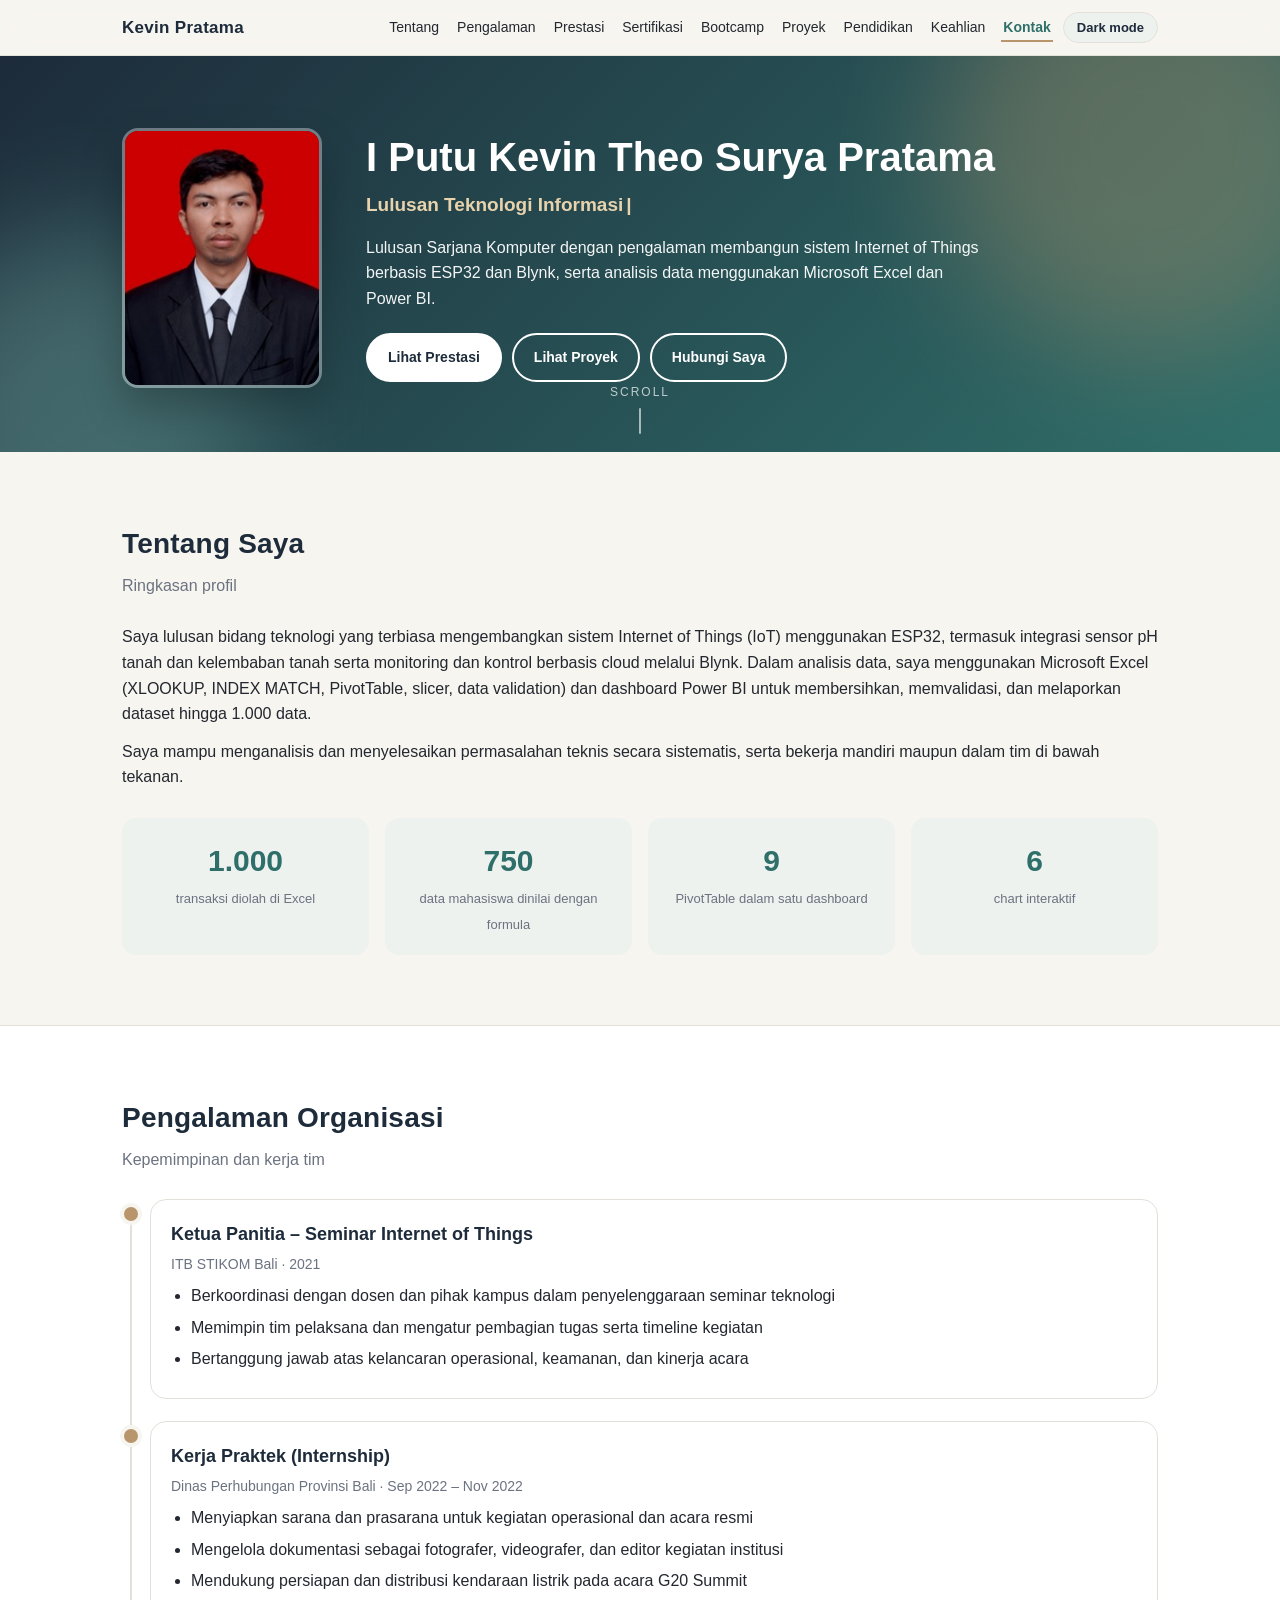
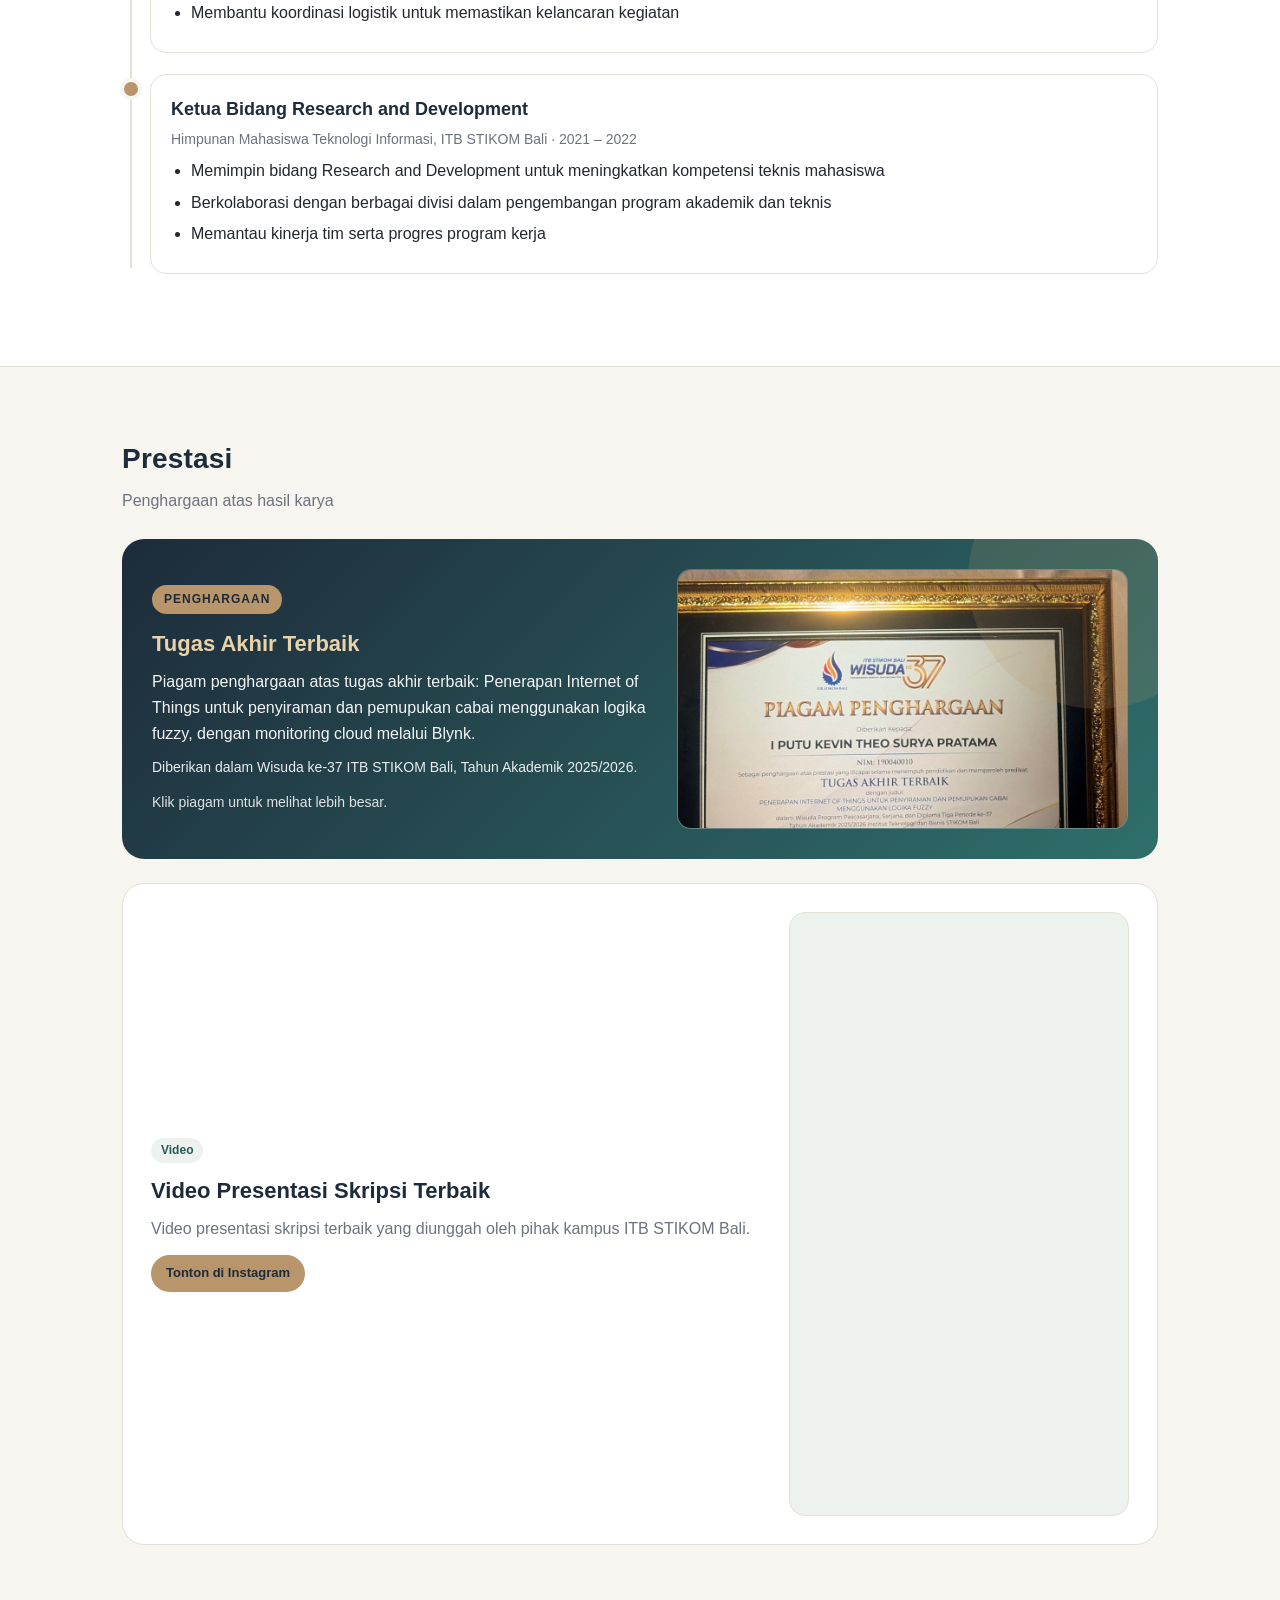
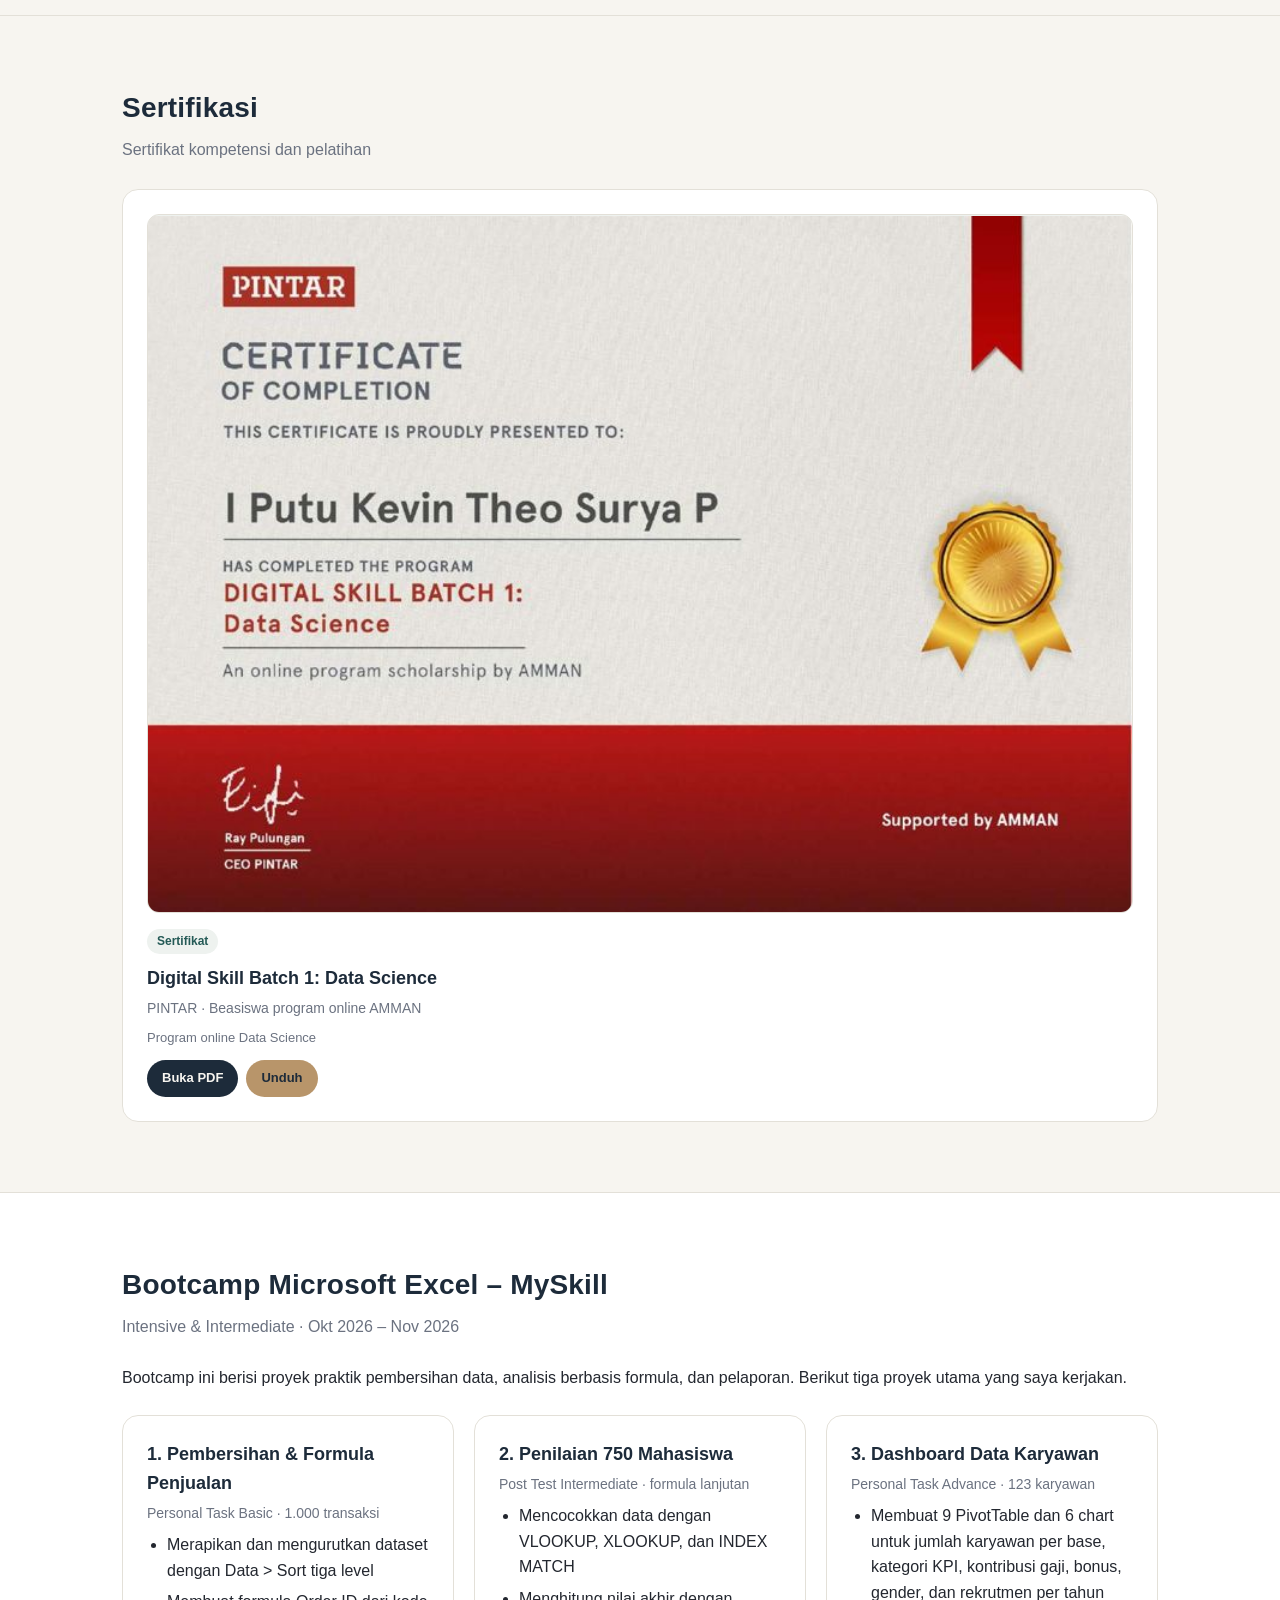
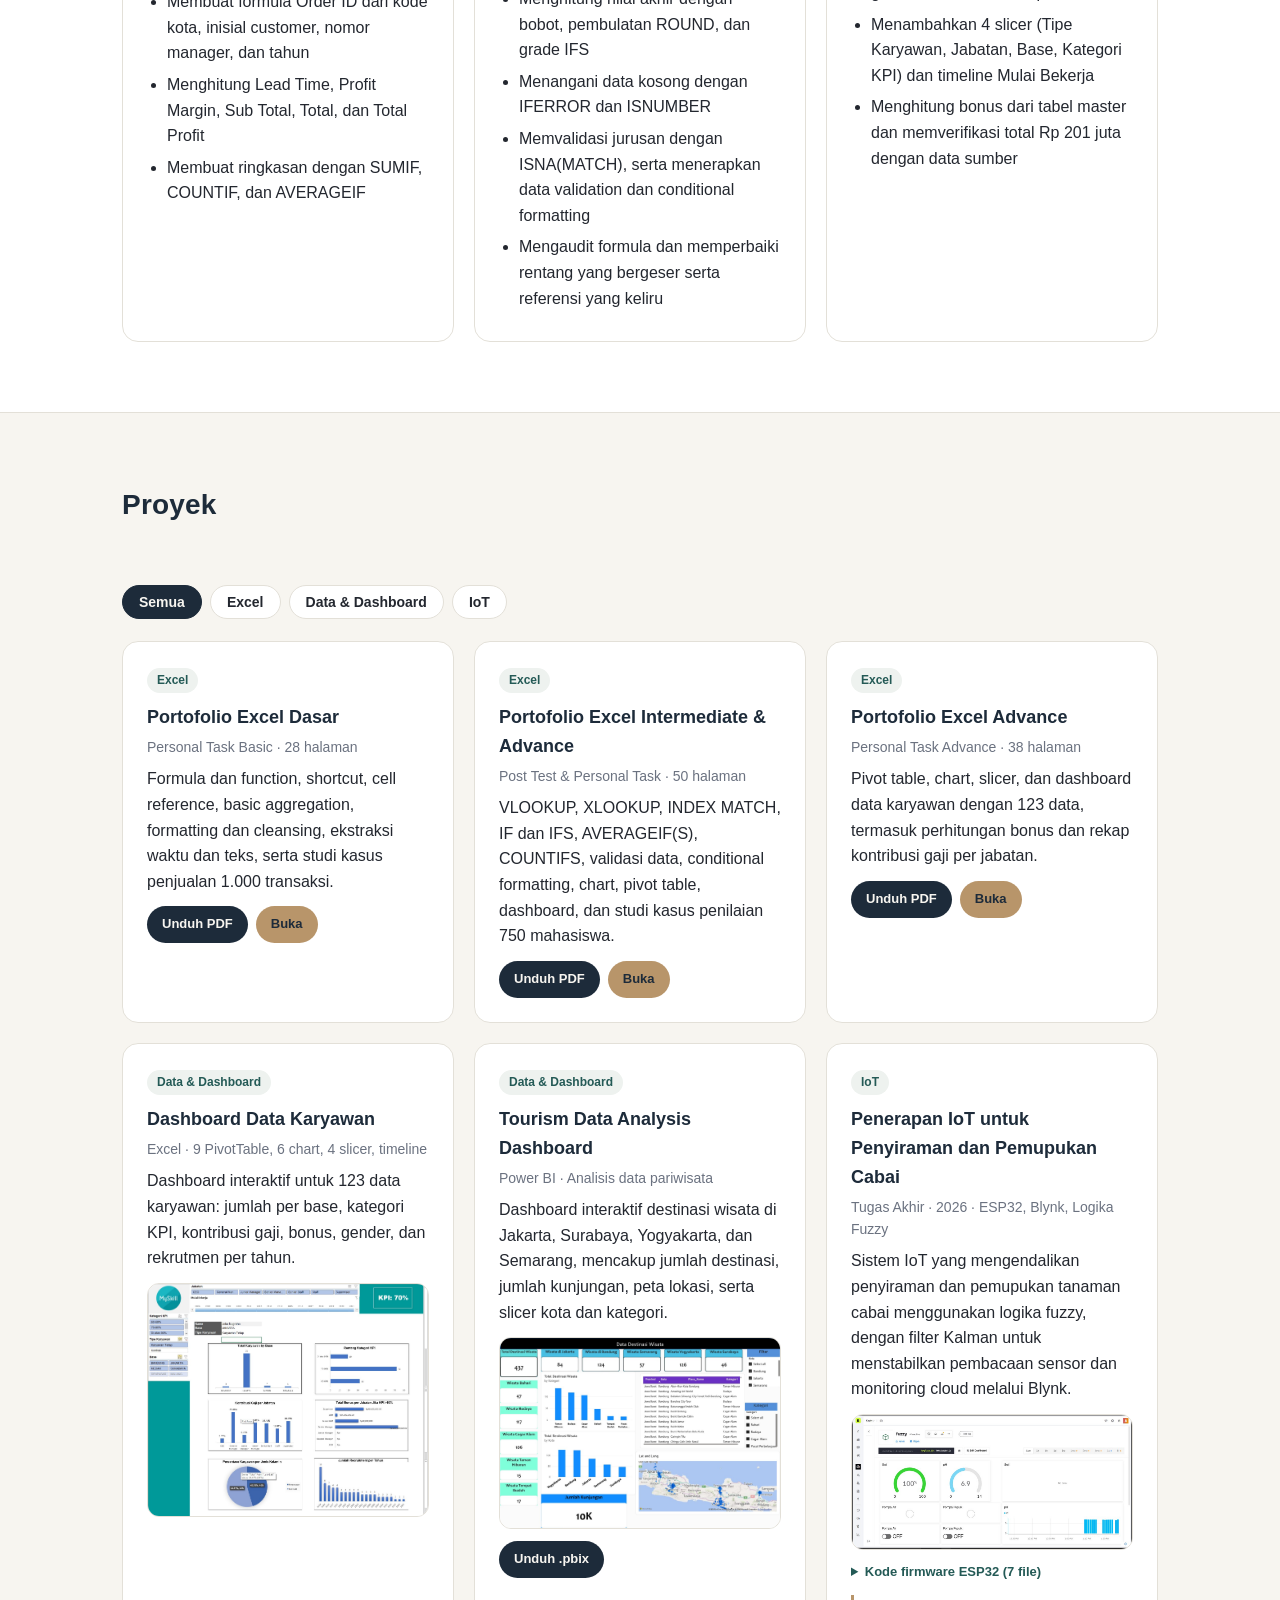
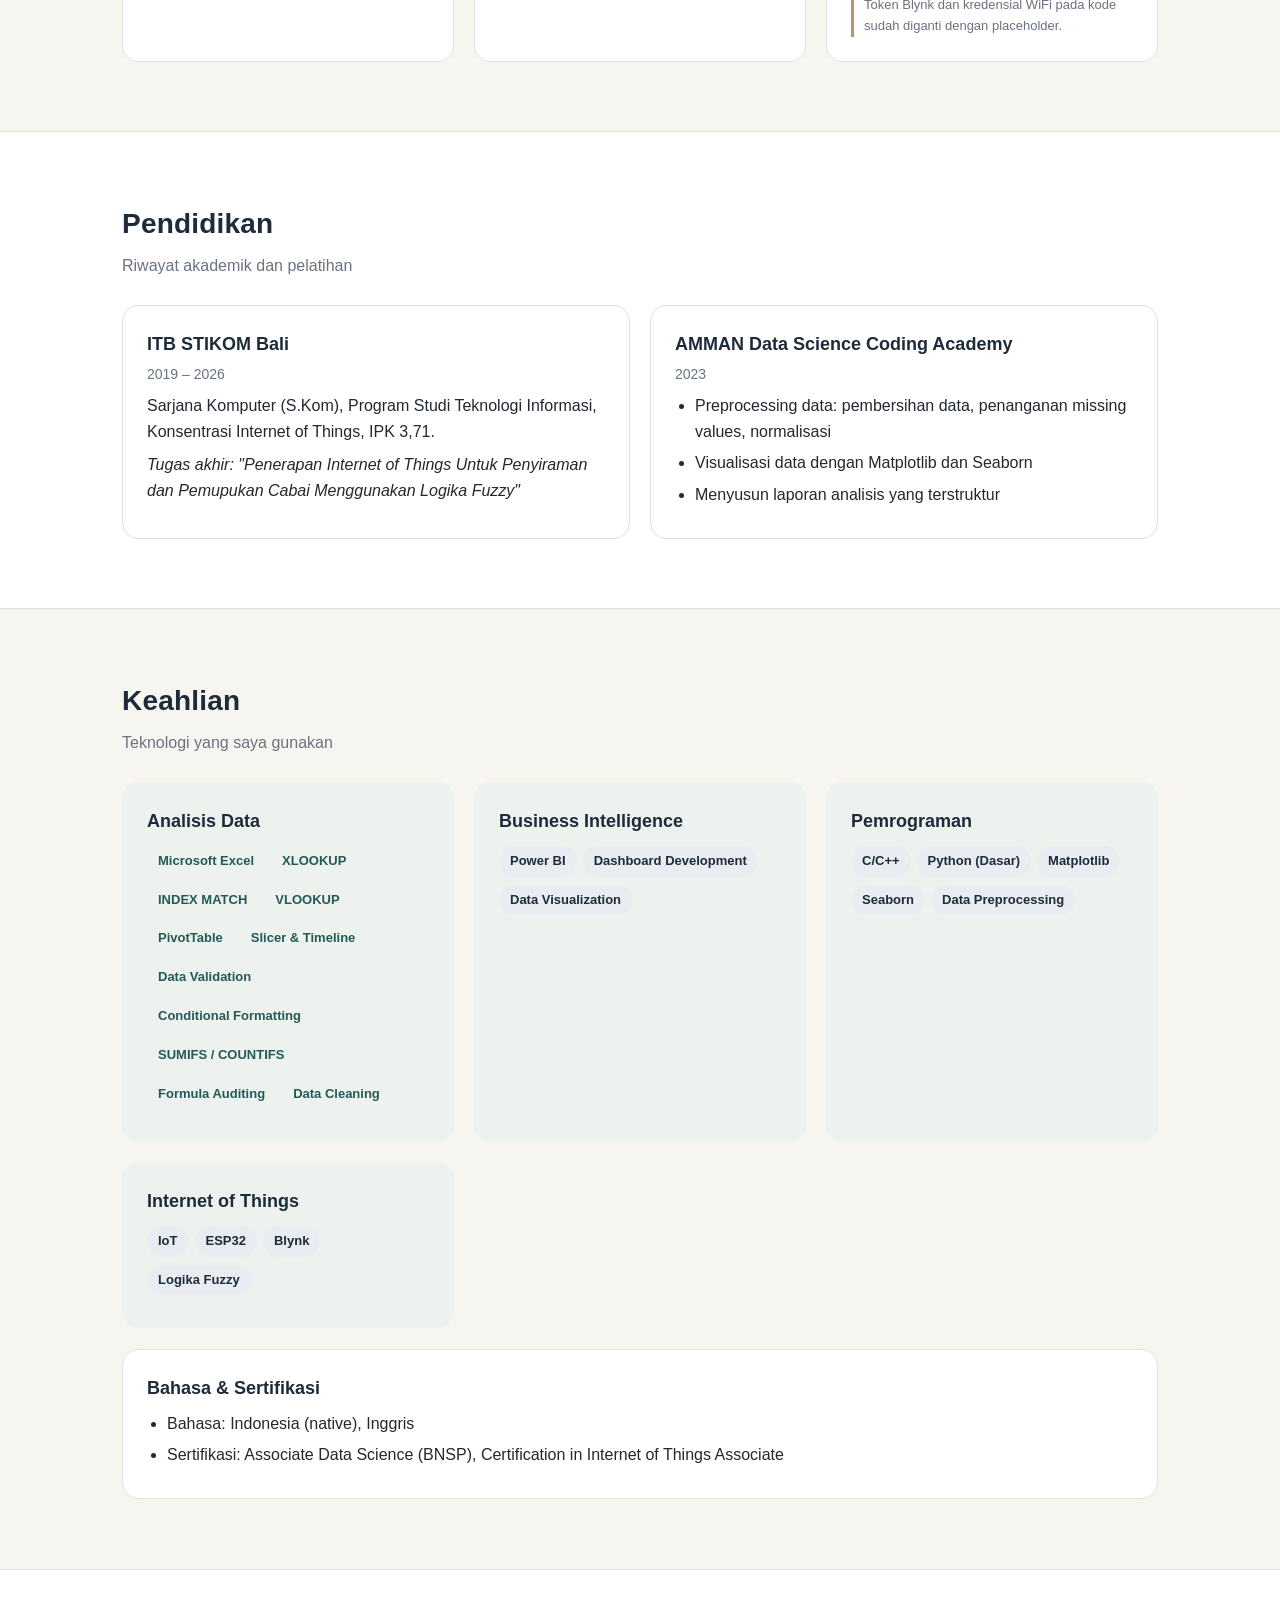
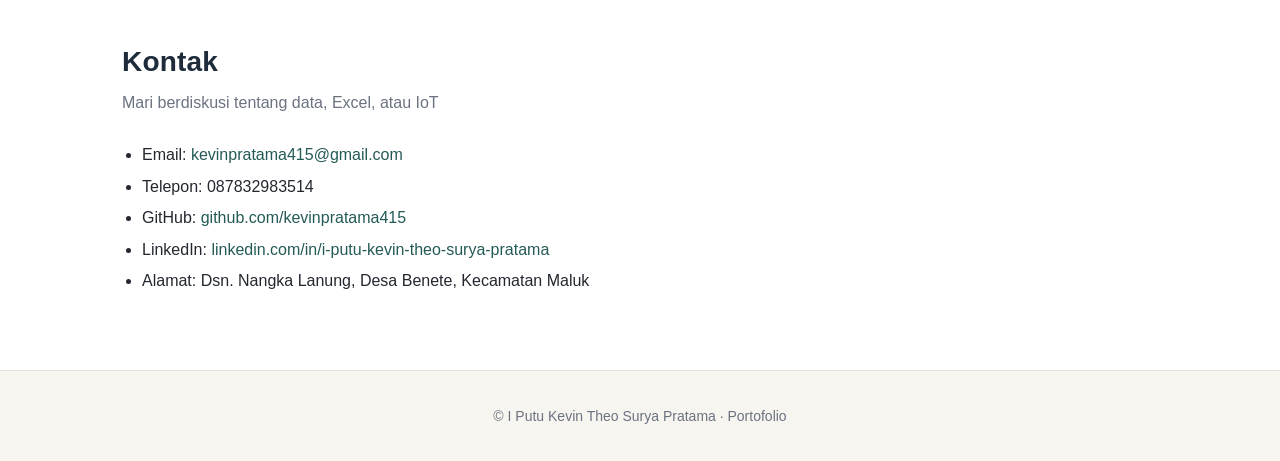
==== index.html @ 117a7a37 "Add files via upload" ====
<!DOCTYPE html>
<html lang="id">
<head>
<meta charset="UTF-8">
<meta name="viewport" content="width=device-width, initial-scale=1.0">
<title>I Putu Kevin Theo Surya Pratama | Portofolio</title>
<meta name="description" content="Portofolio I Putu Kevin Theo Surya Pratama: IoT, analisis data Excel, dashboard, prestasi, dan pengalaman bootcamp MySkill.">
<meta name="color-scheme" content="light dark">
<style>
  :root{
    --navy:#1d2b3a; --teal:#2f6f6a; --deep:#245a56; --gold:#b8956a; --gold-soft:#e8d3ac;
    --ink:#23272f; --grey:#6b7280; --light:#eef2ef; --line:#e3e0d8; --white:#ffffff; --bg:#f7f5f0;
    color-scheme:light;
  }
  [data-theme="dark"]{
    --navy:#e8dcc0; --teal:#7fb8ae; --deep:#8fc7bd; --gold:#c9a977; --gold-soft:#e8d3ac;
    --ink:#e7e4dc; --grey:#9aa3ad; --light:#1c2630; --line:#2a343e; --white:#161e26; --bg:#0f1419;
    color-scheme:dark;
  }
  *{box-sizing:border-box;margin:0;padding:0}
  html{scroll-behavior:smooth}
  body{font-family:Arial,Helvetica,sans-serif;color:var(--ink);background:var(--bg);line-height:1.6;font-size:16px;transition:background .3s,color .3s;overflow-x:hidden}
  a{color:var(--deep);text-decoration:none}
  a:hover{text-decoration:underline}
  img{max-width:100%;display:block}
  .wrap{max-width:1080px;margin:0 auto;padding:0 22px}
  h2{font-size:28px;color:var(--navy);margin-bottom:6px;letter-spacing:.2px}
  h3{font-size:18px;color:var(--navy);margin-bottom:4px}
  .lead{color:var(--grey);margin-bottom:26px}
  .meta{color:var(--grey);font-size:14px;margin-bottom:8px}
  ul.bul{padding-left:20px;margin-top:8px}
  ul.bul li{margin-bottom:6px}
  section{padding:70px 0;position:relative}
  section.alt{background:var(--white)}
  section + section{border-top:1px solid var(--line)}

  /* ----- progress bar ----- */
  #progress{position:fixed;top:0;left:0;height:3px;width:0;background:linear-gradient(90deg,var(--teal),var(--gold));z-index:50}

  /* ----- nav ----- */
  header.nav{position:sticky;top:0;z-index:40;background:color-mix(in srgb,var(--bg) 88%,transparent);backdrop-filter:blur(10px);border-bottom:1px solid var(--line)}
  .nav .wrap{display:flex;align-items:center;justify-content:space-between;gap:12px;padding-top:12px;padding-bottom:12px}
  .brand{font-weight:700;color:var(--navy);font-size:17px;letter-spacing:.3px}
  .nav ul{list-style:none;display:flex;flex-wrap:wrap;gap:6px 14px;font-size:14px}
  .nav ul a{color:var(--ink);padding:4px 2px;position:relative}
  .nav ul a::after{content:"";position:absolute;left:0;bottom:-3px;height:2px;width:0;background:var(--gold);transition:width .3s}
  .nav ul a:hover{text-decoration:none;color:var(--teal)}
  .nav ul a:hover::after,.nav ul a.active::after{width:100%}
  .nav ul a.active{color:var(--teal);font-weight:700}
  .nav-right{display:flex;align-items:center;gap:10px}
  .menu-btn{display:none;border:1px solid var(--line);background:var(--light);color:var(--navy);border-radius:8px;padding:6px 10px;cursor:pointer;font-size:14px}
  .theme-btn{cursor:pointer;border:1px solid var(--line);background:var(--light);color:var(--navy);font-weight:700;font-size:13px;padding:7px 13px;border-radius:999px;font-family:inherit;transition:border-color .2s}
  .theme-btn:hover{border-color:var(--gold)}
  .theme-btn:focus-visible,.menu-btn:focus-visible,.btn:focus-visible,.tab:focus-visible{outline:2px solid var(--gold);outline-offset:2px}

  /* ----- hero ----- */
  .hero{position:relative;overflow:hidden;background:linear-gradient(135deg,#1d2b3a 0%,#2f6f6a 100%);color:#fff;padding:72px 0 64px}
  .hero::before,.hero::after{content:"";position:absolute;border-radius:50%;filter:blur(60px);opacity:.35;pointer-events:none;animation:float 14s ease-in-out infinite}
  .hero::before{width:420px;height:420px;background:#b8956a;top:-120px;right:-80px}
  .hero::after{width:360px;height:360px;background:#7fb8ae;bottom:-140px;left:-100px;animation-delay:-6s}
  @keyframes float{0%,100%{transform:translate(0,0) scale(1)}50%{transform:translate(30px,-24px) scale(1.06)}}
  .hero .wrap{display:flex;gap:44px;align-items:center;flex-wrap:wrap;position:relative;z-index:1}
  .hero-photo{position:relative;flex:0 0 auto}
  .hero-photo img{width:200px;height:260px;object-fit:cover;border-radius:16px;border:3px solid rgba(255,255,255,.35);box-shadow:0 20px 40px rgba(0,0,0,.25);animation:photoIn 1s cubic-bezier(.2,.7,.2,1) both,bob 6s ease-in-out 1.2s infinite}
  @keyframes photoIn{from{opacity:0;transform:translateY(24px) scale(.94)}to{opacity:1;transform:none}}
  @keyframes bob{0%,100%{transform:translateY(0)}50%{transform:translateY(-8px)}}
  .hero .txt{flex:1;min-width:280px;animation:heroIn .9s ease both .15s}
  @keyframes heroIn{from{opacity:0;transform:translateY(18px)}to{opacity:1;transform:none}}
  .hero h1{font-size:40px;line-height:1.15;margin-bottom:10px}
  .typed{font-size:19px;font-weight:700;color:var(--gold-soft);min-height:30px;margin-bottom:14px}
  .typed::after{content:"|";margin-left:3px;color:var(--gold-soft);animation:blink 1s steps(2,start) infinite}
  @keyframes blink{to{visibility:hidden}}
  .hero p.intro{font-size:16px;max-width:620px;opacity:.95}
  .hero .links{margin-top:22px;display:flex;flex-wrap:wrap;gap:10px}
  .btn{display:inline-block;padding:11px 20px;border-radius:999px;font-weight:700;font-size:14px;border:2px solid #fff;color:#fff;cursor:pointer;background:transparent;font-family:inherit;transition:transform .25s,background .25s,color .25s,box-shadow .25s}
  .btn:hover{text-decoration:none;transform:translateY(-2px);box-shadow:0 10px 22px rgba(0,0,0,.18)}
  .btn.solid{background:#fff;color:#1d2b3a}
  .btn.solid:hover{background:var(--gold-soft)}
  .btn.dark{background:var(--navy);color:var(--bg);border-color:var(--navy)}
  .btn.dark:hover{background:var(--deep);border-color:var(--deep)}
  .scroll-hint{position:absolute;bottom:18px;left:50%;transform:translateX(-50%);font-size:12px;letter-spacing:2px;color:rgba(255,255,255,.7);z-index:1}
  .scroll-hint span{display:block;width:2px;height:26px;margin:6px auto 0;background:rgba(255,255,255,.6);border-radius:2px;animation:drip 1.8s ease-in-out infinite}
  @keyframes drip{0%{transform:scaleY(0);transform-origin:top}50%{transform:scaleY(1);transform-origin:top}51%{transform-origin:bottom}100%{transform:scaleY(0);transform-origin:bottom}}

  /* ----- stats ----- */
  .stats{display:grid;grid-template-columns:repeat(auto-fit,minmax(170px,1fr));gap:16px;margin-top:6px}
  .stat{background:var(--light);border-radius:14px;padding:18px 14px;text-align:center;border:1px solid transparent}
  .stat b{display:block;font-size:30px;color:var(--teal);font-variant-numeric:tabular-nums}
  .stat span{font-size:13px;color:var(--grey)}

  /* ----- cards ----- */
  .grid{display:grid;grid-template-columns:repeat(auto-fit,minmax(290px,1fr));gap:20px}
  .card{background:var(--white);border:1px solid var(--line);border-radius:16px;padding:24px;position:relative;overflow:hidden;transform-style:preserve-3d;will-change:transform}
  .card::before{content:"";position:absolute;inset:0;background:radial-gradient(420px circle at var(--mx,50%) var(--my,0%),rgba(184,149,106,.14),transparent 40%);opacity:0;transition:opacity .4s;pointer-events:none}
  .card:hover::before{opacity:1}
  .card > *{position:relative}
  .card.light{background:var(--light);border-color:transparent}
  .split{display:grid;grid-template-columns:1fr 1fr;gap:20px}
  @media(max-width:760px){.split{grid-template-columns:1fr}}

  .tag{display:inline-block;background:var(--light);color:var(--deep);font-size:13px;font-weight:700;padding:5px 11px;border-radius:999px;margin:0 6px 8px 0;transition:transform .2s,background .2s}
  .tag:hover{transform:translateY(-2px);background:var(--gold-soft);color:var(--navy)}
  .tag.navy{background:#e9edf2;color:var(--navy)}
  [data-theme="dark"] .tag.navy{background:#243140}

  .btn-line{display:inline-flex;align-items:center;gap:8px;background:var(--navy);color:var(--bg);font-size:13px;font-weight:700;padding:8px 15px;border-radius:999px;transition:transform .2s,background .2s;border:none;cursor:pointer;font-family:inherit}
  .btn-line:hover{text-decoration:none;transform:translateY(-2px);background:var(--deep)}
  .btn-line.gold{background:var(--gold);color:#1d2b3a}
  .btn-line.gold:hover{background:var(--gold-soft)}

  /* ----- timeline ----- */
  .timeline{position:relative;margin-top:10px;padding-left:28px}
  .timeline::before{content:"";position:absolute;left:8px;top:6px;bottom:6px;width:2px;background:var(--line);transform-origin:top;transform:scaleY(0);transition:transform 1.6s ease}
  .timeline.is-visible::before{transform:scaleY(1)}
  .tl-item{position:relative;margin-bottom:22px}
  .tl-item::before{content:"";position:absolute;left:-26px;top:8px;width:14px;height:14px;border-radius:50%;background:var(--gold);box-shadow:0 0 0 4px var(--bg)}
  .tl-item .card{padding:20px}

  /* ----- award ----- */
  .award{display:grid;grid-template-columns:minmax(0,1.1fr) minmax(0,1fr);gap:28px;align-items:center;background:linear-gradient(135deg,#1d2b3a 0%,#2f6f6a 100%);color:#fff;border-radius:22px;padding:30px;position:relative;overflow:hidden}
  .award::after{content:"";position:absolute;width:260px;height:260px;border-radius:50%;background:var(--gold);opacity:.18;top:-90px;right:-70px;animation:float 12s ease-in-out infinite}
  .award h3{color:var(--gold-soft);font-size:22px;margin-bottom:8px}
  .award p{opacity:.95}
  .award .badge{display:inline-block;background:var(--gold);color:#1d2b3a;font-weight:700;font-size:12px;letter-spacing:1px;padding:5px 12px;border-radius:999px;margin-bottom:12px;text-transform:uppercase}
  .award-img{position:relative;border-radius:14px;overflow:hidden;cursor:zoom-in;background:rgba(255,255,255,.08);border:1px solid rgba(255,255,255,.2);min-height:200px;display:flex;align-items:center;justify-content:center;transition:transform .35s}
  .award-img:hover{transform:translateY(-4px) rotate(-.4deg)}
  .award-img img{width:100%;height:auto;display:block}
  .award-placeholder{display:none;flex-direction:column;align-items:center;justify-content:center;text-align:center;padding:30px;font-size:14px;opacity:.9;min-height:200px}
  @media(max-width:760px){.award{grid-template-columns:1fr}}

  .reel{margin-top:24px;display:grid;grid-template-columns:minmax(0,1fr) minmax(260px,340px);gap:28px;align-items:center;background:var(--white);border:1px solid var(--line);border-radius:22px;padding:28px}
  .reel h3{font-size:22px;color:var(--navy);margin-bottom:8px}
  .reel p{color:var(--grey)}
  .reel-frame{position:relative;width:100%;aspect-ratio:9/16;max-height:640px;border-radius:16px;overflow:hidden;background:var(--light);border:1px solid var(--line)}
  .reel-frame iframe{position:absolute;inset:0;width:100%;height:100%;border:0}
  @media(max-width:760px){.reel{grid-template-columns:1fr}}
  .cert-grid{grid-template-columns:repeat(auto-fit,minmax(280px,1fr))}
  .cert-thumb{border-radius:12px;overflow:hidden;border:1px solid var(--line);cursor:zoom-in;margin-bottom:14px;aspect-ratio:1.41/1;background:var(--light);transition:transform .35s}
  .cert-thumb:hover{transform:scale(1.02)}
  .cert-thumb img{width:100%;height:100%;object-fit:contain;display:block}
  .cert-meta{font-size:13px;color:var(--grey);margin-top:6px}
  .cert-extra{font-size:13px;color:var(--deep);font-weight:700;margin-top:6px}
  /* ----- filter tabs ----- */
  .tabs{display:flex;flex-wrap:wrap;gap:8px;margin-bottom:22px}
  .tab{cursor:pointer;border:1px solid var(--line);background:var(--white);color:var(--ink);padding:8px 16px;border-radius:999px;font-size:14px;font-family:inherit;font-weight:700;transition:all .25s}
  .tab:hover{border-color:var(--gold)}
  .tab.active{background:var(--navy);color:var(--bg);border-color:var(--navy)}
  .proj-grid{display:grid;grid-template-columns:repeat(auto-fit,minmax(300px,1fr));gap:20px}
  .proj{transition:opacity .4s ease,transform .4s ease}
  .proj.hide{opacity:0!important;transform:scale(.96)!important;pointer-events:none;visibility:hidden}
  .proj-wrap{position:relative}
  .chip{display:inline-block;font-size:12px;font-weight:700;color:var(--deep);background:var(--light);padding:3px 10px;border-radius:999px;margin-bottom:10px}
  .proj-img{border-radius:12px;overflow:hidden;border:1px solid var(--line);cursor:zoom-in;margin:12px 0;transition:transform .35s}
  .proj-img:hover{transform:scale(1.015)}
  .proj-img img{width:100%;height:auto}
  .files{margin-top:12px;display:flex;flex-wrap:wrap;gap:8px}
  details{margin-top:12px}
  summary{cursor:pointer;color:var(--deep);font-size:13px;font-weight:700}
  table.files-t{width:100%;border-collapse:collapse;font-size:14px;margin-top:12px}
  table.files-t td{border-bottom:1px solid var(--line);padding:9px 6px;vertical-align:top}
  table.files-t td.fn{font-family:Consolas,Menlo,monospace;font-size:13px;color:var(--deep);white-space:nowrap}
  .note{font-size:13px;color:var(--grey);margin-top:12px;border-left:3px solid var(--gold);padding-left:10px}

  /* ----- lightbox ----- */
  #lightbox{position:fixed;inset:0;background:rgba(10,14,18,.86);display:none;align-items:center;justify-content:center;z-index:60;padding:24px;cursor:zoom-out}
  #lightbox.open{display:flex;animation:fadeIn .25s ease}
  #lightbox img{max-width:min(1100px,96vw);max-height:90vh;border-radius:12px;box-shadow:0 30px 60px rgba(0,0,0,.4);animation:zoomIn .3s ease}
  @keyframes fadeIn{from{opacity:0}to{opacity:1}}
  @keyframes zoomIn{from{transform:scale(.92);opacity:0}to{transform:none;opacity:1}}

  /* ----- reveal ----- */
  .reveal{opacity:0;transform:translateY(26px);transition:opacity .7s ease,transform .7s ease}
  .reveal.is-visible{opacity:1;transform:none}
  .tags-reveal .tag{opacity:0;transform:translateY(10px);transition:opacity .5s,transform .5s}
  .tags-reveal.is-visible .tag{opacity:1;transform:none}

  footer{padding:34px 0;text-align:center;color:var(--grey);font-size:14px;border-top:1px solid var(--line)}
  footer a{color:var(--navy)}

  /* ----- responsive nav ----- */
  @media(max-width:860px){
    .menu-btn{display:inline-block}
    .nav ul{display:none;width:100%;flex-direction:column;gap:2px;padding-top:8px}
    .nav ul.open{display:flex}
    .nav .wrap{flex-wrap:wrap}
    .hero h1{font-size:30px}
    .hero-photo img{width:150px;height:200px}
  }
  @media (prefers-reduced-motion: reduce){
    html{scroll-behavior:auto}
    *,*::before,*::after{animation:none!important;transition:none!important}
    .reveal,.tags-reveal .tag{opacity:1!important;transform:none!important}
    .timeline::before{transform:none!important}
    .typed::after{visibility:hidden}
  }
</style>
</head>
<body>

<div id="progress"></div>

<header class="nav">
  <div class="wrap">
    <div class="brand">Kevin Pratama</div>
    <div class="nav-right">
      <ul id="menu">
        <li><a href="#tentang">Tentang</a></li>
        <li><a href="#pengalaman">Pengalaman</a></li>
        <li><a href="#prestasi">Prestasi</a></li>
        <li><a href="#sertifikasi">Sertifikasi</a></li>
        <li><a href="#bootcamp">Bootcamp</a></li>
        <li><a href="#proyek">Proyek</a></li>
        <li><a href="#pendidikan">Pendidikan</a></li>
        <li><a href="#keahlian">Keahlian</a></li>
        <li><a href="#kontak">Kontak</a></li>
      </ul>
      <button class="menu-btn" id="menuBtn" type="button" aria-expanded="false" aria-controls="menu">Menu</button>
      <button class="theme-btn" id="themeToggle" type="button" aria-pressed="false">Dark mode</button>
    </div>
  </div>
</header>

<div class="hero" id="beranda">
  <div class="wrap">
    <div class="hero-photo">
      <img src="[data-uri]" alt="Foto I Putu Kevin Theo Surya Pratama">
    </div>
    <div class="txt">
      <h1>I Putu Kevin Theo Surya Pratama</h1>
      <div class="typed" id="typed" aria-live="polite"></div>
      <p class="intro">Lulusan Sarjana Komputer dengan pengalaman membangun sistem Internet of Things berbasis ESP32 dan Blynk, serta analisis data menggunakan Microsoft Excel dan Power BI.</p>
      <div class="links">
        <a class="btn solid" href="#prestasi">Lihat Prestasi</a>
        <a class="btn" href="#proyek">Lihat Proyek</a>
        <a class="btn" href="#kontak">Hubungi Saya</a>
      </div>
    </div>
  </div>
  <div class="scroll-hint" aria-hidden="true">SCROLL<span></span></div>
</div>

<section id="tentang">
  <div class="wrap">
    <h2 class="reveal">Tentang Saya</h2>
    <p class="lead reveal">Ringkasan profil</p>
    <p class="reveal">Saya lulusan bidang teknologi yang terbiasa mengembangkan sistem Internet of Things (IoT) menggunakan ESP32, termasuk integrasi sensor pH tanah dan kelembaban tanah serta monitoring dan kontrol berbasis cloud melalui Blynk. Dalam analisis data, saya menggunakan Microsoft Excel (XLOOKUP, INDEX MATCH, PivotTable, slicer, data validation) dan dashboard Power BI untuk membersihkan, memvalidasi, dan melaporkan dataset hingga 1.000 data.</p>
    <p class="reveal" style="margin-top:12px">Saya mampu menganalisis dan menyelesaikan permasalahan teknis secara sistematis, serta bekerja mandiri maupun dalam tim di bawah tekanan.</p>
    <div class="stats" style="margin-top:28px">
      <div class="stat reveal"><b data-count="1000">0</b><span>transaksi diolah di Excel</span></div>
      <div class="stat reveal"><b data-count="750">0</b><span>data mahasiswa dinilai dengan formula</span></div>
      <div class="stat reveal"><b data-count="9">0</b><span>PivotTable dalam satu dashboard</span></div>
      <div class="stat reveal"><b data-count="6">0</b><span>chart interaktif</span></div>
    </div>
  </div>
</section>

<section id="pengalaman" class="alt">
  <div class="wrap">
    <h2 class="reveal">Pengalaman Organisasi</h2>
    <p class="lead reveal">Kepemimpinan dan kerja tim</p>
    <div class="timeline" id="timeline">
      <div class="tl-item reveal">
        <div class="card">
          <h3>Ketua Panitia – Seminar Internet of Things</h3>
          <div class="meta">ITB STIKOM Bali · 2021</div>
          <ul class="bul">
            <li>Berkoordinasi dengan dosen dan pihak kampus dalam penyelenggaraan seminar teknologi</li>
            <li>Memimpin tim pelaksana dan mengatur pembagian tugas serta timeline kegiatan</li>
            <li>Bertanggung jawab atas kelancaran operasional, keamanan, dan kinerja acara</li>
          </ul>
        </div>
      </div>
      <div class="tl-item reveal">
        <div class="card">
          <h3>Kerja Praktek (Internship)</h3>
          <div class="meta">Dinas Perhubungan Provinsi Bali · Sep 2022 – Nov 2022</div>
          <ul class="bul">
            <li>Menyiapkan sarana dan prasarana untuk kegiatan operasional dan acara resmi</li>
            <li>Mengelola dokumentasi sebagai fotografer, videografer, dan editor kegiatan institusi</li>
            <li>Mendukung persiapan dan distribusi kendaraan listrik pada acara G20 Summit</li>
            <li>Membantu koordinasi logistik untuk memastikan kelancaran kegiatan</li>
          </ul>
        </div>
      </div>
      <div class="tl-item reveal">
        <div class="card">
          <h3>Ketua Bidang Research and Development</h3>
          <div class="meta">Himpunan Mahasiswa Teknologi Informasi, ITB STIKOM Bali · 2021 – 2022</div>
          <ul class="bul">
            <li>Memimpin bidang Research and Development untuk meningkatkan kompetensi teknis mahasiswa</li>
            <li>Berkolaborasi dengan berbagai divisi dalam pengembangan program akademik dan teknis</li>
            <li>Memantau kinerja tim serta progres program kerja</li>
          </ul>
        </div>
      </div>
    </div>
  </div>
</section>

<section id="prestasi">
  <div class="wrap">
    <h2 class="reveal">Prestasi</h2>
    <p class="lead reveal">Penghargaan atas hasil karya</p>
    <div class="award reveal">
      <div>
        <span class="badge">Penghargaan</span>
        <h3>Tugas Akhir Terbaik</h3>
        <p>Piagam penghargaan atas tugas akhir terbaik: Penerapan Internet of Things untuk penyiraman dan pemupukan cabai menggunakan logika fuzzy, dengan monitoring cloud melalui Blynk.</p><p style="margin-top:10px;font-size:14px;opacity:.9">Diberikan dalam Wisuda ke-37 ITB STIKOM Bali, Tahun Akademik 2025/2026.</p>
        <p style="margin-top:12px;font-size:14px;opacity:.85">Klik piagam untuk melihat lebih besar.</p>
      </div>
      <div class="award-img" id="awardImg" role="button" tabindex="0" aria-label="Lihat piagam penghargaan">
        <img src="[data-uri]" alt="Piagam penghargaan Tugas Akhir Terbaik" onerror="this.style.display='none';this.parentElement.querySelector('.award-placeholder').style.display='flex'">
        <div class="award-placeholder">Piagam penghargaan akan ditampilkan di sini.</div>
      </div>
    </div>

    <div class="reel reveal">
      <div class="reel-text">
        <span class="chip">Video</span>
        <h3>Video Presentasi Skripsi Terbaik</h3>
        <p>Video presentasi skripsi terbaik yang diunggah oleh pihak kampus ITB STIKOM Bali.</p>
        <a class="btn-line gold" href="https://www.instagram.com/reels/DaEmGw5zGxc/" target="_blank" rel="noopener" style="margin-top:14px">Tonton di Instagram</a>
      </div>
      <div class="reel-frame">
        <iframe src="https://www.instagram.com/reel/DaEmGw5zGxc/embed" title="Video presentasi skripsi terbaik" loading="lazy" allowtransparency="true" allow="encrypted-media; clipboard-write"></iframe>
      </div>
    </div>
  </div>
</section>

<section id="sertifikasi">
  <div class="wrap">
    <h2 class="reveal">Sertifikasi</h2>
    <p class="lead reveal">Sertifikat kompetensi dan pelatihan</p>
    <div class="grid cert-grid">
      <div class="card cert reveal">
        <div class="cert-thumb" role="button" tabindex="0" aria-label="Perbesar Digital Skill Batch 1: Data Science"><img src="[data-uri]" alt="Sertifikat Digital Skill Batch 1: Data Science" loading="lazy"></div>
        <span class="chip">Sertifikat</span>
        <h3>Digital Skill Batch 1: Data Science</h3>
        <div class="meta">PINTAR · Beasiswa program online AMMAN</div>
        <p class="cert-meta">Program online Data Science</p>
        
        <div class="files"><a class="btn-line" href="files/sertifikat/Sertifikat_DS_AMMAN_I_Putu_Kevin_Theo_Surya_P.pdf" target="_blank" rel="noopener">Buka PDF</a><a class="btn-line gold" href="files/sertifikat/Sertifikat_DS_AMMAN_I_Putu_Kevin_Theo_Surya_P.pdf" download>Unduh</a></div>
      </div>
    </div>
  </div>
</section>

<section id="bootcamp" class="alt">
  <div class="wrap">
    <h2 class="reveal">Bootcamp Microsoft Excel – MySkill</h2>
    <p class="lead reveal">Intensive &amp; Intermediate · Okt 2026 – Nov 2026</p>
    <p class="reveal">Bootcamp ini berisi proyek praktik pembersihan data, analisis berbasis formula, dan pelaporan. Berikut tiga proyek utama yang saya kerjakan.</p>
    <div class="grid" style="margin-top:24px">
      <div class="card tilt reveal">
        <h3>1. Pembersihan &amp; Formula Penjualan</h3>
        <div class="meta">Personal Task Basic · 1.000 transaksi</div>
        <ul class="bul">
          <li>Merapikan dan mengurutkan dataset dengan Data &gt; Sort tiga level</li>
          <li>Membuat formula Order ID dari kode kota, inisial customer, nomor manager, dan tahun</li>
          <li>Menghitung Lead Time, Profit Margin, Sub Total, Total, dan Total Profit</li>
          <li>Membuat ringkasan dengan SUMIF, COUNTIF, dan AVERAGEIF</li>
        </ul>
      </div>
      <div class="card tilt reveal">
        <h3>2. Penilaian 750 Mahasiswa</h3>
        <div class="meta">Post Test Intermediate · formula lanjutan</div>
        <ul class="bul">
          <li>Mencocokkan data dengan VLOOKUP, XLOOKUP, dan INDEX MATCH</li>
          <li>Menghitung nilai akhir dengan bobot, pembulatan ROUND, dan grade IFS</li>
          <li>Menangani data kosong dengan IFERROR dan ISNUMBER</li>
          <li>Memvalidasi jurusan dengan ISNA(MATCH), serta menerapkan data validation dan conditional formatting</li>
          <li>Mengaudit formula dan memperbaiki rentang yang bergeser serta referensi yang keliru</li>
        </ul>
      </div>
      <div class="card tilt reveal">
        <h3>3. Dashboard Data Karyawan</h3>
        <div class="meta">Personal Task Advance · 123 karyawan</div>
        <ul class="bul">
          <li>Membuat 9 PivotTable dan 6 chart untuk jumlah karyawan per base, kategori KPI, kontribusi gaji, bonus, gender, dan rekrutmen per tahun</li>
          <li>Menambahkan 4 slicer (Tipe Karyawan, Jabatan, Base, Kategori KPI) dan timeline Mulai Bekerja</li>
          <li>Menghitung bonus dari tabel master dan memverifikasi total Rp 201 juta dengan data sumber</li>
        </ul>
      </div>
    </div>
  </div>
</section>

<section id="proyek">
  <div class="wrap">
    <h2 class="reveal">Proyek</h2>
    <p class="lead reveal">Excel, data, dan Internet of Things</p>
    <div class="tabs reveal" id="tabs" role="tablist">
      <button class="tab active" data-filter="all" role="tab" type="button">Semua</button>
      <button class="tab" data-filter="excel" role="tab" type="button">Excel</button>
      <button class="tab" data-filter="data" role="tab" type="button">Data &amp; Dashboard</button>
      <button class="tab" data-filter="iot" role="tab" type="button">IoT</button>
    </div>

    <div class="proj-grid" id="projGrid">
      <!-- Excel -->
      <div class="card proj reveal" data-cat="excel">
        <span class="chip">Excel</span>
        <h3>Portofolio Excel Dasar</h3>
        <div class="meta">Personal Task Basic · 28 halaman</div>
        <p>Formula dan function, shortcut, cell reference, basic aggregation, formatting dan cleansing, ekstraksi waktu dan teks, serta studi kasus penjualan 1.000 transaksi.</p>
        <div class="files"><a class="btn-line" href="files/Portofolio_Excel_Dasar.pdf" download>Unduh PDF</a><a class="btn-line gold" href="files/Portofolio_Excel_Dasar.pdf" target="_blank" rel="noopener">Buka</a></div>
      </div>
      <div class="card proj reveal" data-cat="excel">
        <span class="chip">Excel</span>
        <h3>Portofolio Excel Intermediate &amp; Advance</h3>
        <div class="meta">Post Test &amp; Personal Task · 50 halaman</div>
        <p>VLOOKUP, XLOOKUP, INDEX MATCH, IF dan IFS, AVERAGEIF(S), COUNTIFS, validasi data, conditional formatting, chart, pivot table, dashboard, dan studi kasus penilaian 750 mahasiswa.</p>
        <div class="files"><a class="btn-line" href="files/Portofolio_Intermediate_Advance.pdf" download>Unduh PDF</a><a class="btn-line gold" href="files/Portofolio_Intermediate_Advance.pdf" target="_blank" rel="noopener">Buka</a></div>
      </div>

      <!-- Excel Advance -->
      <div class="card proj reveal" data-cat="excel">
        <span class="chip">Excel</span>
        <h3>Portofolio Excel Advance</h3>
        <div class="meta">Personal Task Advance · 38 halaman</div>
        <p>Pivot table, chart, slicer, dan dashboard data karyawan dengan 123 data, termasuk perhitungan bonus dan rekap kontribusi gaji per jabatan.</p>
        <div class="files"><a class="btn-line" href="files/Portofolio_Advance_Excel.pdf" download>Unduh PDF</a><a class="btn-line gold" href="files/Portofolio_Advance_Excel.pdf" target="_blank" rel="noopener">Buka</a></div>
      </div>

      <!-- Data -->
      <div class="card proj reveal" data-cat="data">
        <span class="chip">Data &amp; Dashboard</span>
        <h3>Dashboard Data Karyawan</h3>
        <div class="meta">Excel · 9 PivotTable, 6 chart, 4 slicer, timeline</div>
        <p>Dashboard interaktif untuk 123 data karyawan: jumlah per base, kategori KPI, kontribusi gaji, bonus, gender, dan rekrutmen per tahun.</p>
        <div class="proj-img" data-zoom="[data-uri]" role="button" tabindex="0"><img src="[data-uri]" alt="Dashboard data karyawan dengan slicer, timeline, dan enam chart" loading="lazy"></div>
      </div>
      <div class="card proj reveal" data-cat="data">
        <span class="chip">Data &amp; Dashboard</span>
        <h3>Tourism Data Analysis Dashboard</h3>
        <div class="meta">Power BI · Analisis data pariwisata</div>
        <p>Dashboard interaktif destinasi wisata di Jakarta, Surabaya, Yogyakarta, dan Semarang, mencakup jumlah destinasi, jumlah kunjungan, peta lokasi, serta slicer kota dan kategori.</p>
        <div class="proj-img" data-zoom="[data-uri]" role="button" tabindex="0"><img src="[data-uri]" alt="Dashboard Power BI Data Destinasi Wisata" loading="lazy"></div>
        <div class="files"><a class="btn-line" href="files/portofolio_data_analisis_tourism.pbix" download>Unduh .pbix</a></div>
      </div>

      <!-- IoT -->
      <div class="card proj reveal" data-cat="iot">
        <span class="chip">IoT</span>
        <h3>Penerapan IoT untuk Penyiraman dan Pemupukan Cabai</h3>
        <div class="meta">Tugas Akhir · 2026 · ESP32, Blynk, Logika Fuzzy</div>
        <p>Sistem IoT yang mengendalikan penyiraman dan pemupukan tanaman cabai menggunakan logika fuzzy, dengan filter Kalman untuk menstabilkan pembacaan sensor dan monitoring cloud melalui Blynk.</p>
        <div class="proj-img" data-zoom="[data-uri]" role="button" tabindex="0"><img src="[data-uri]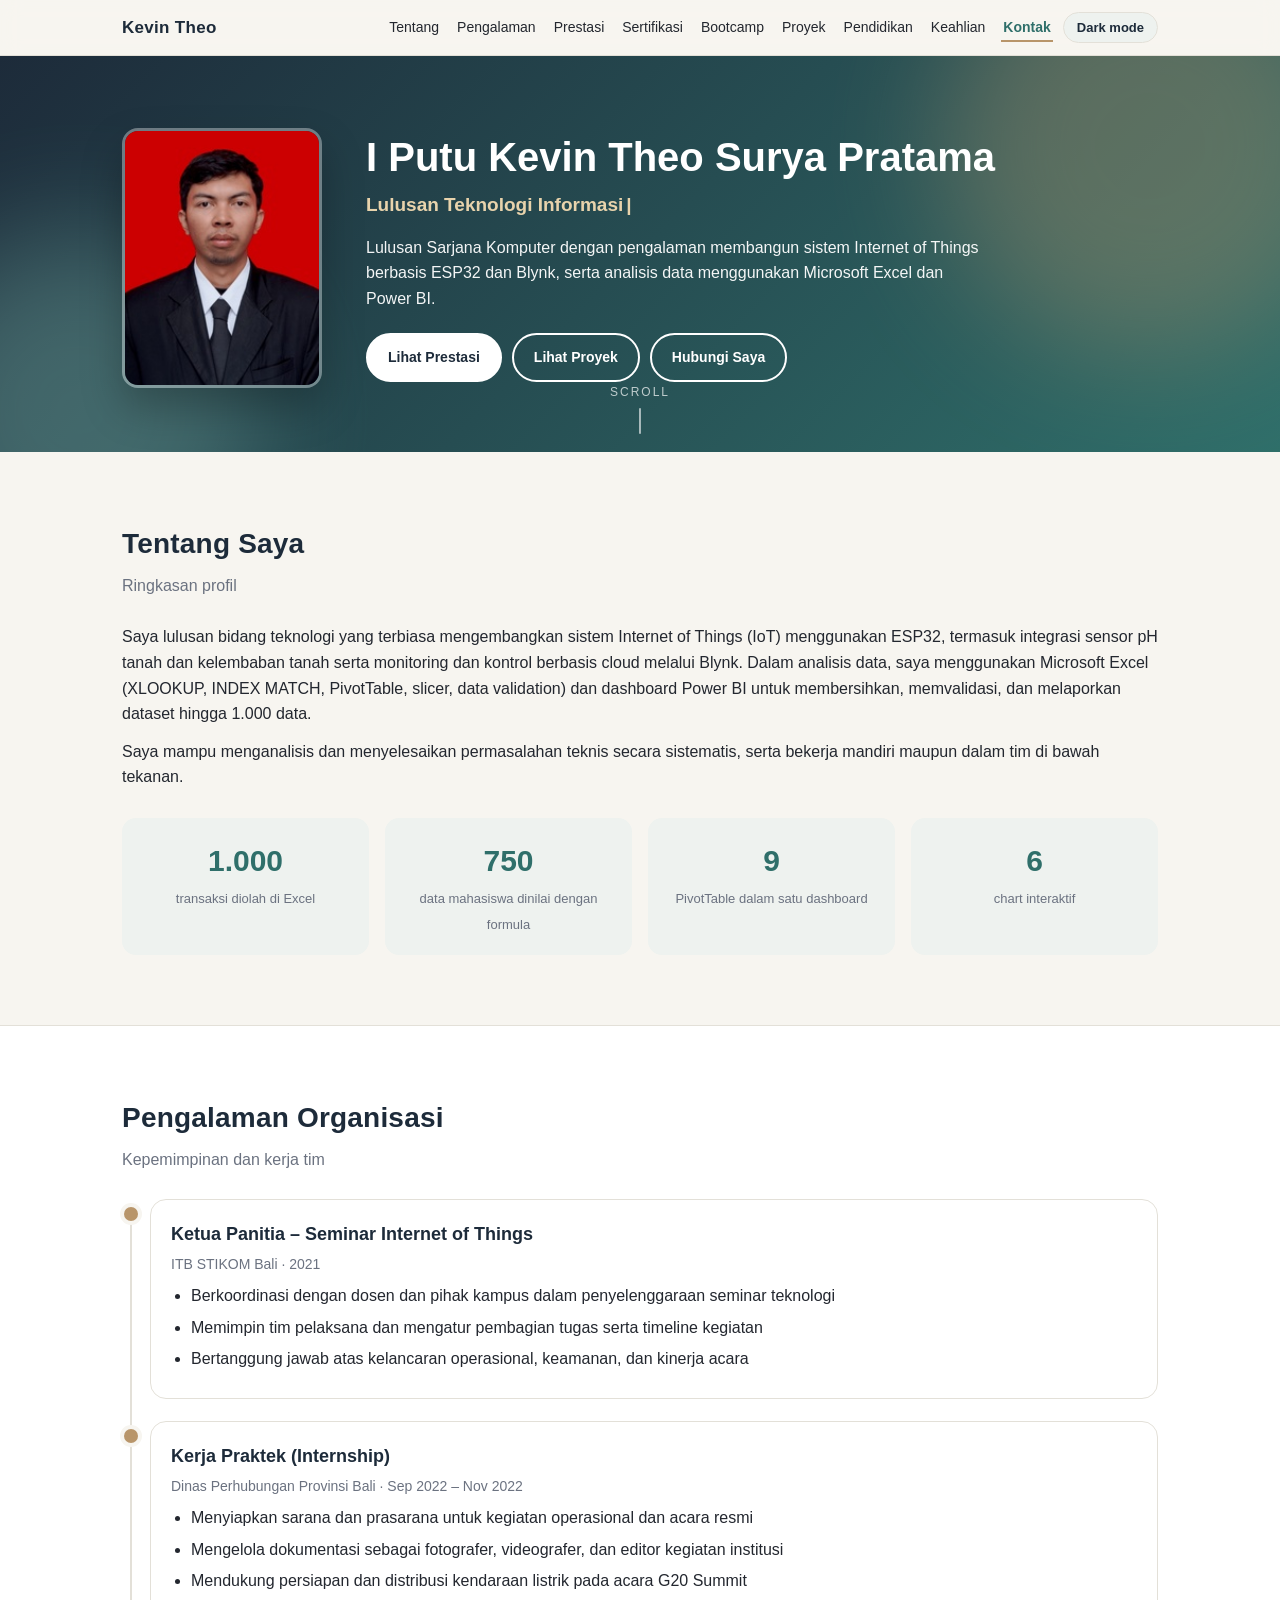
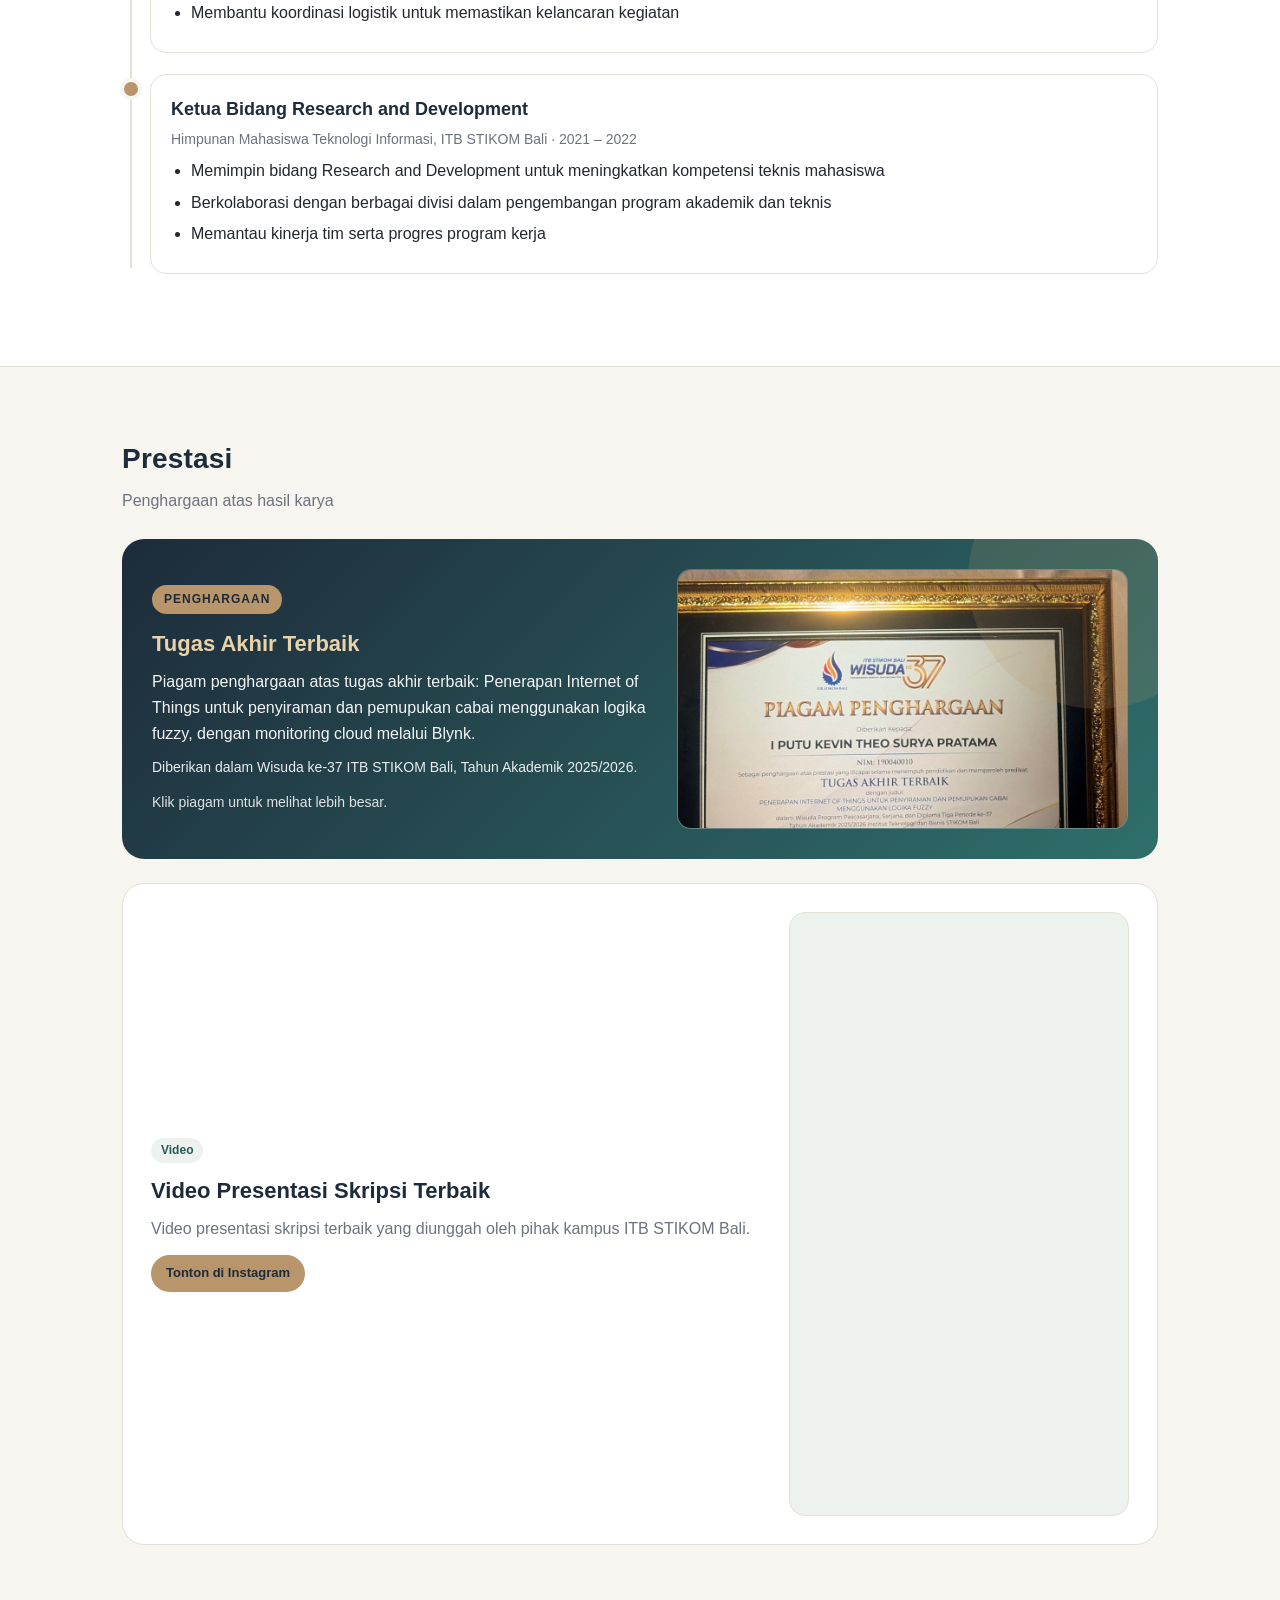
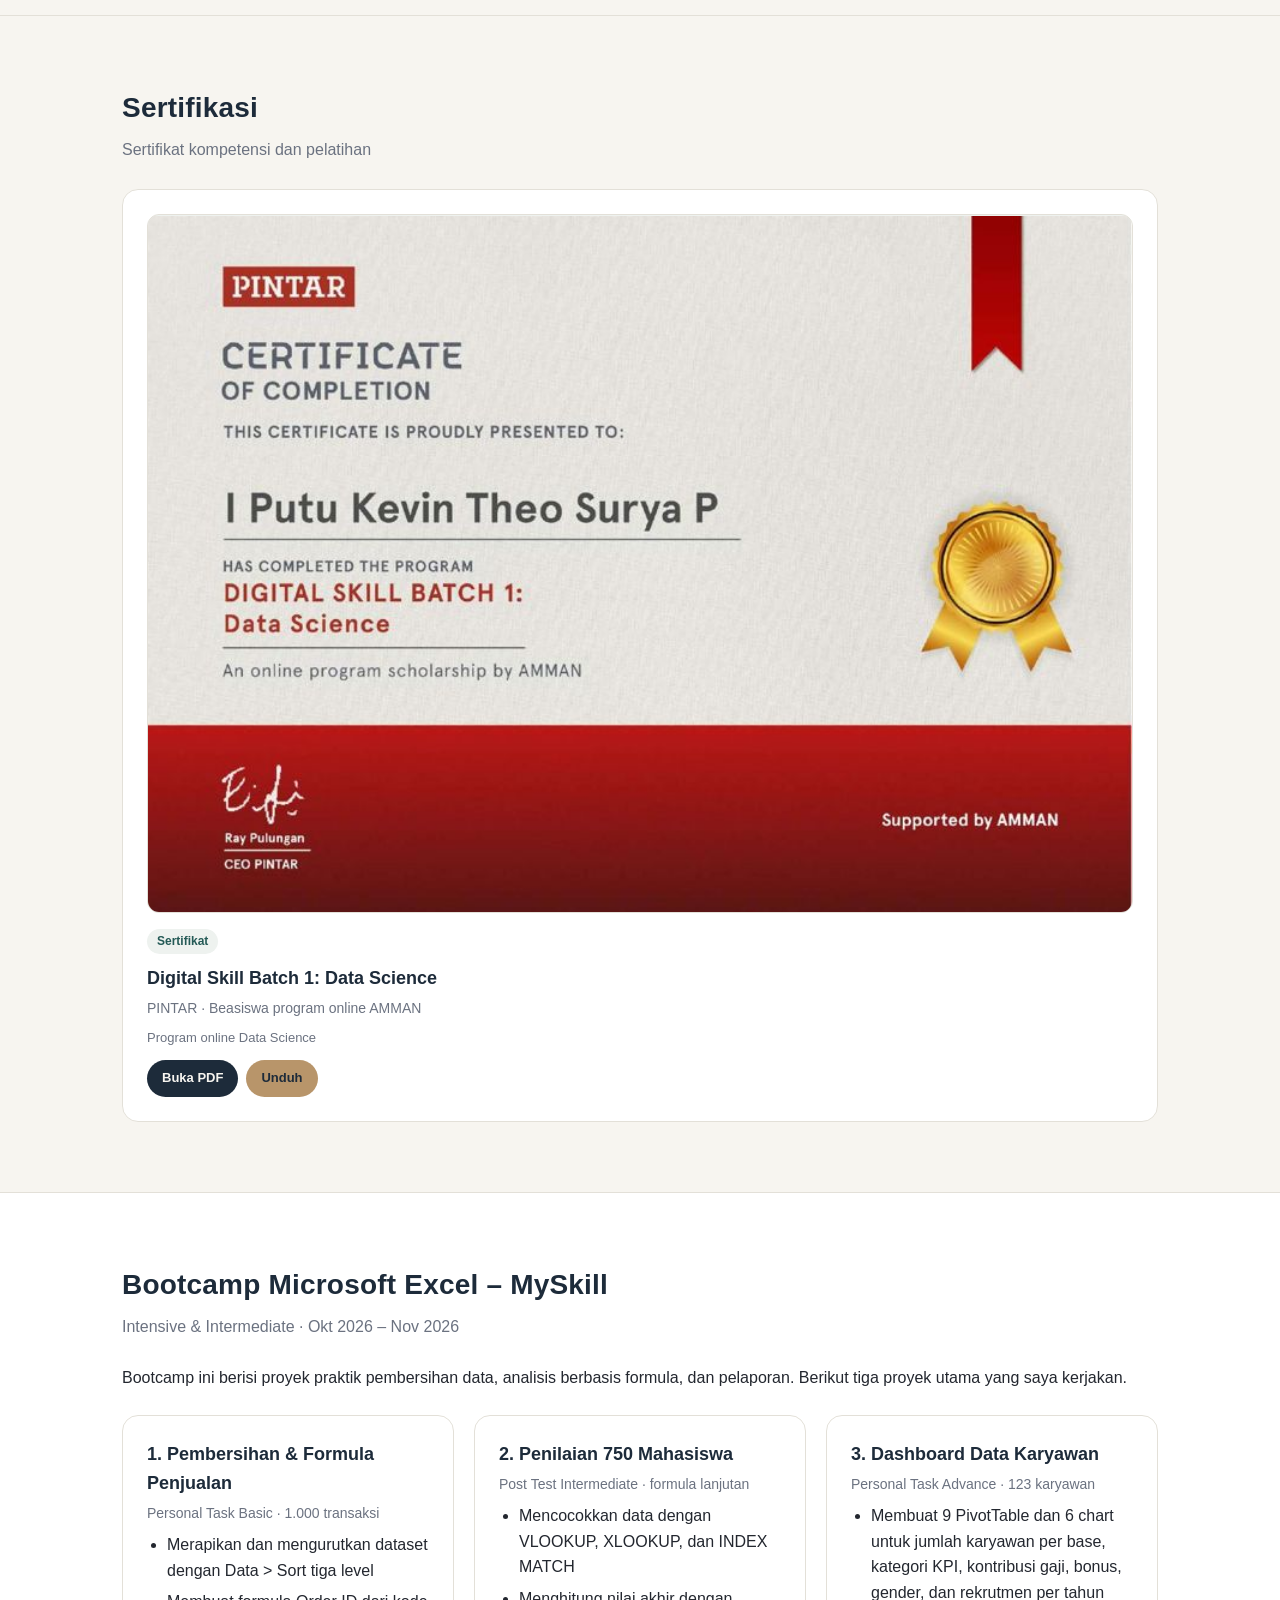
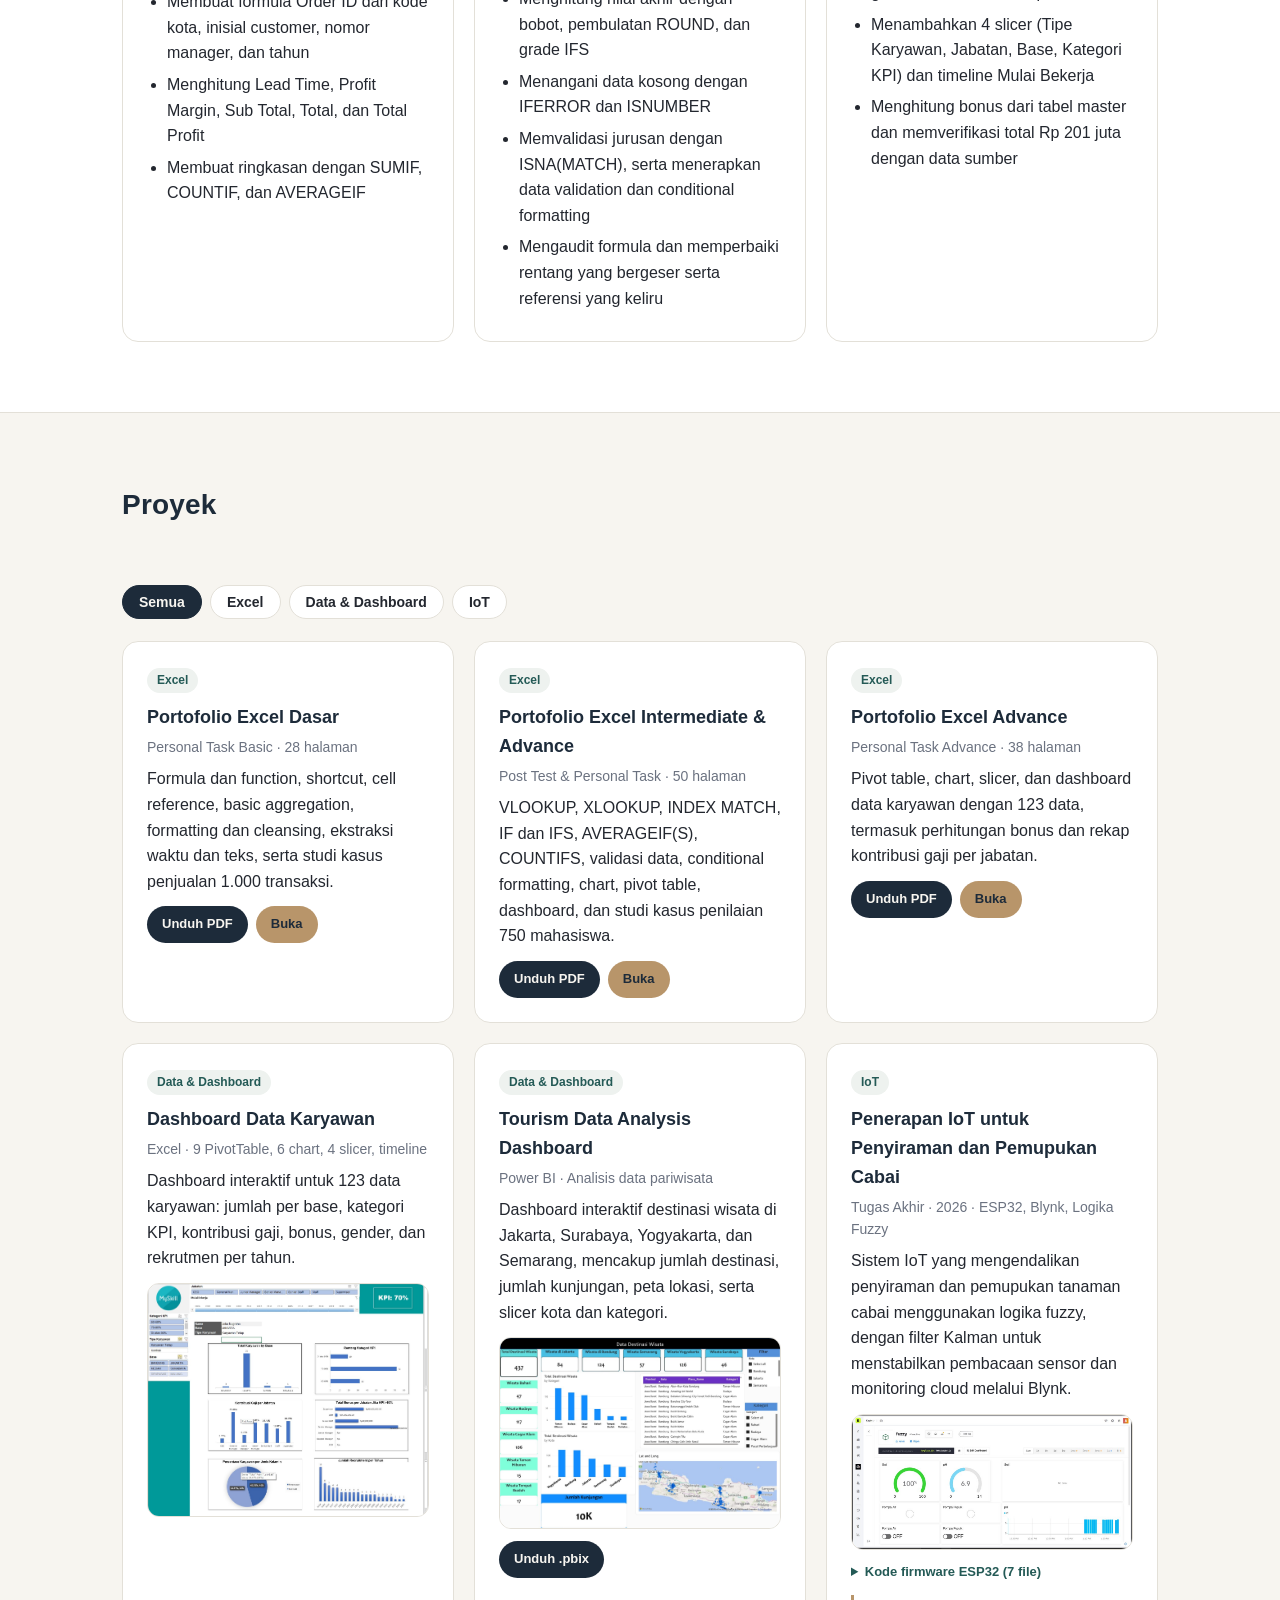
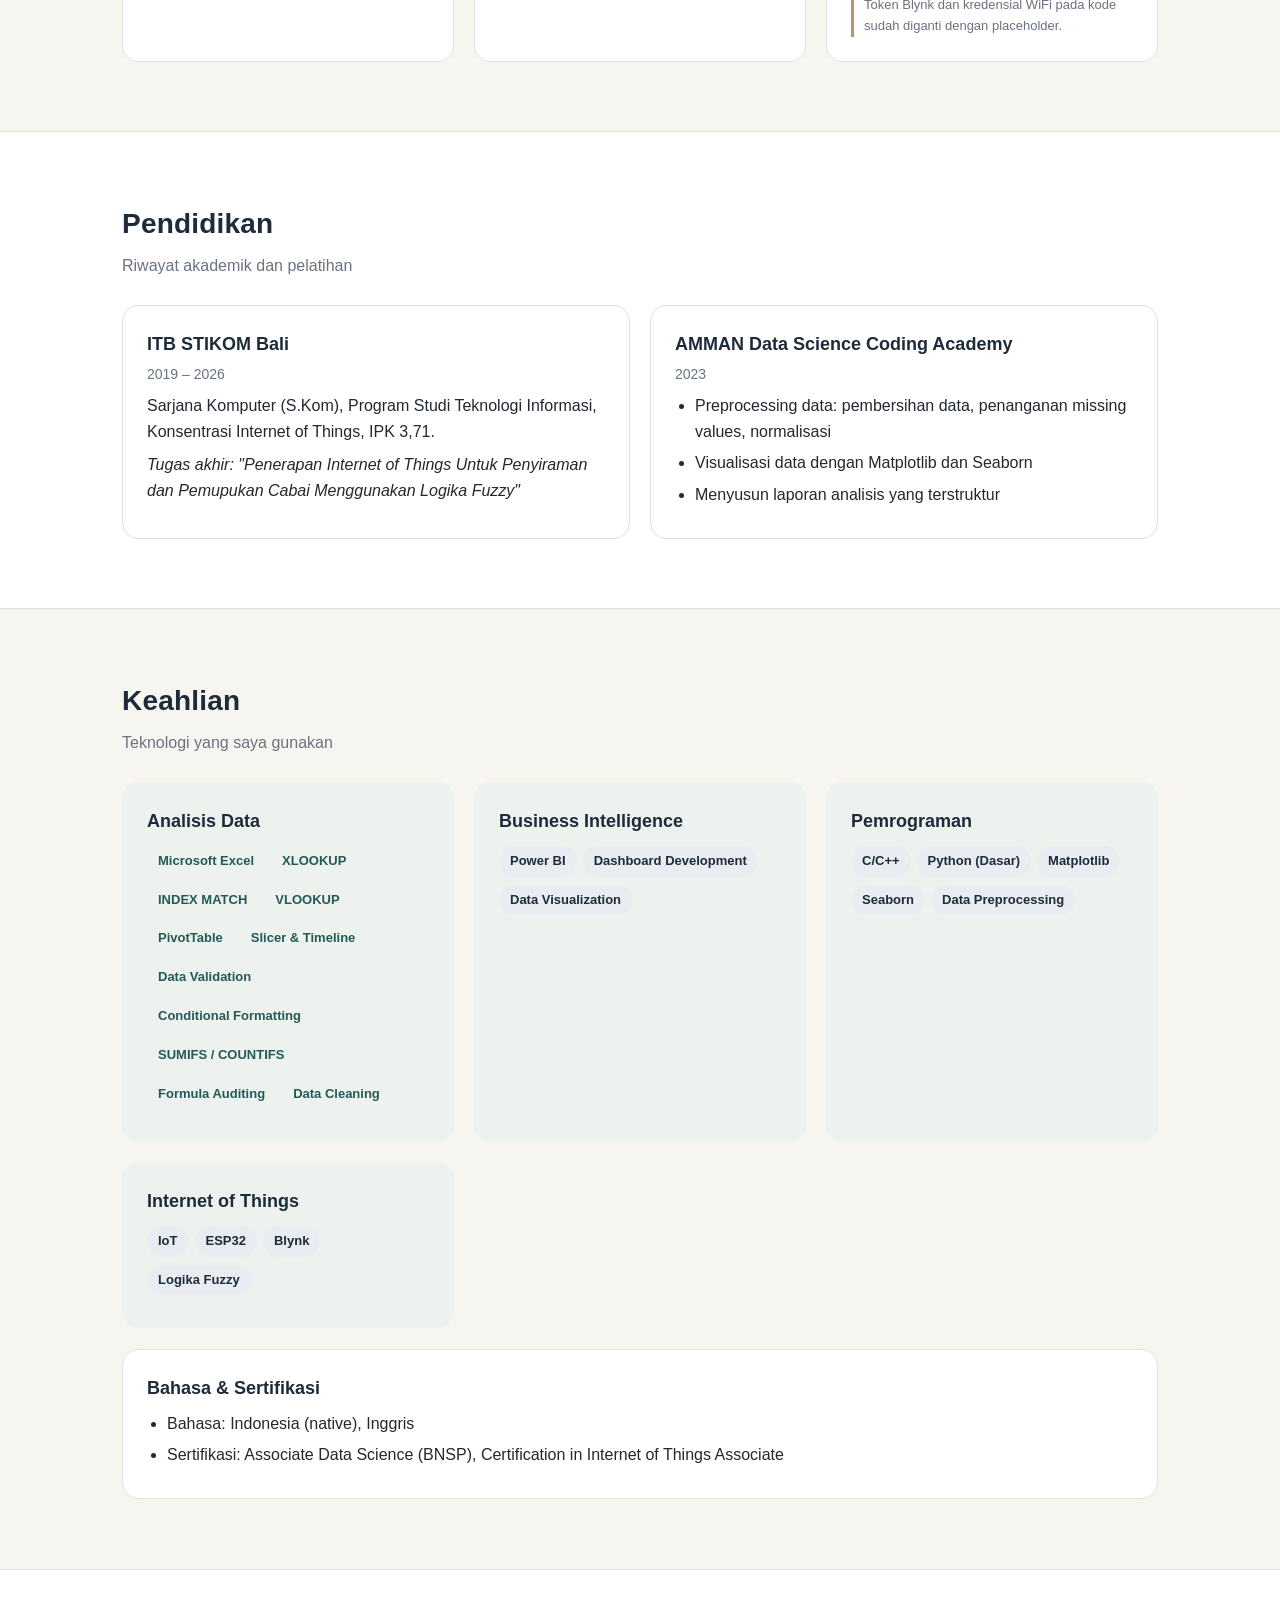
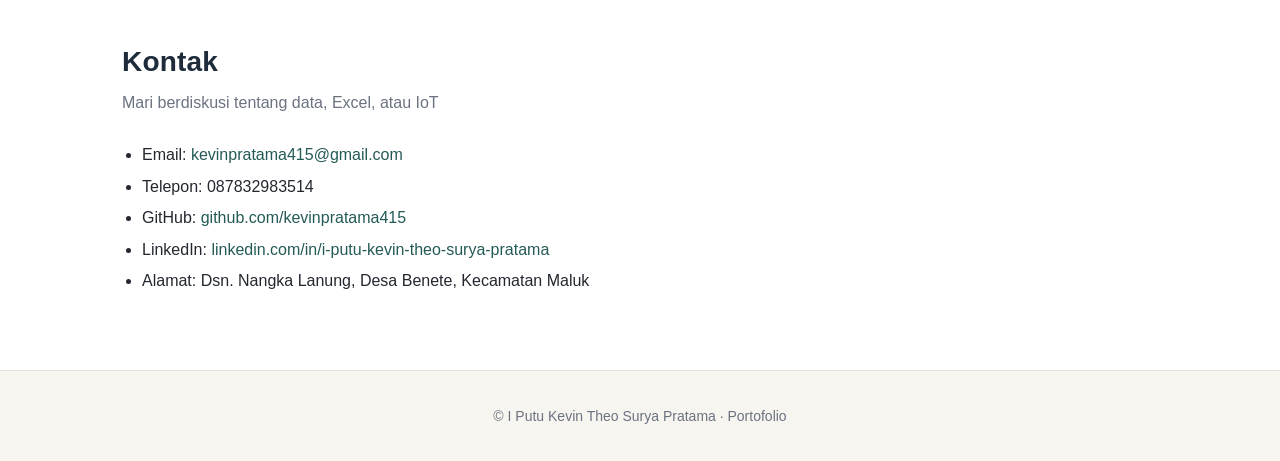
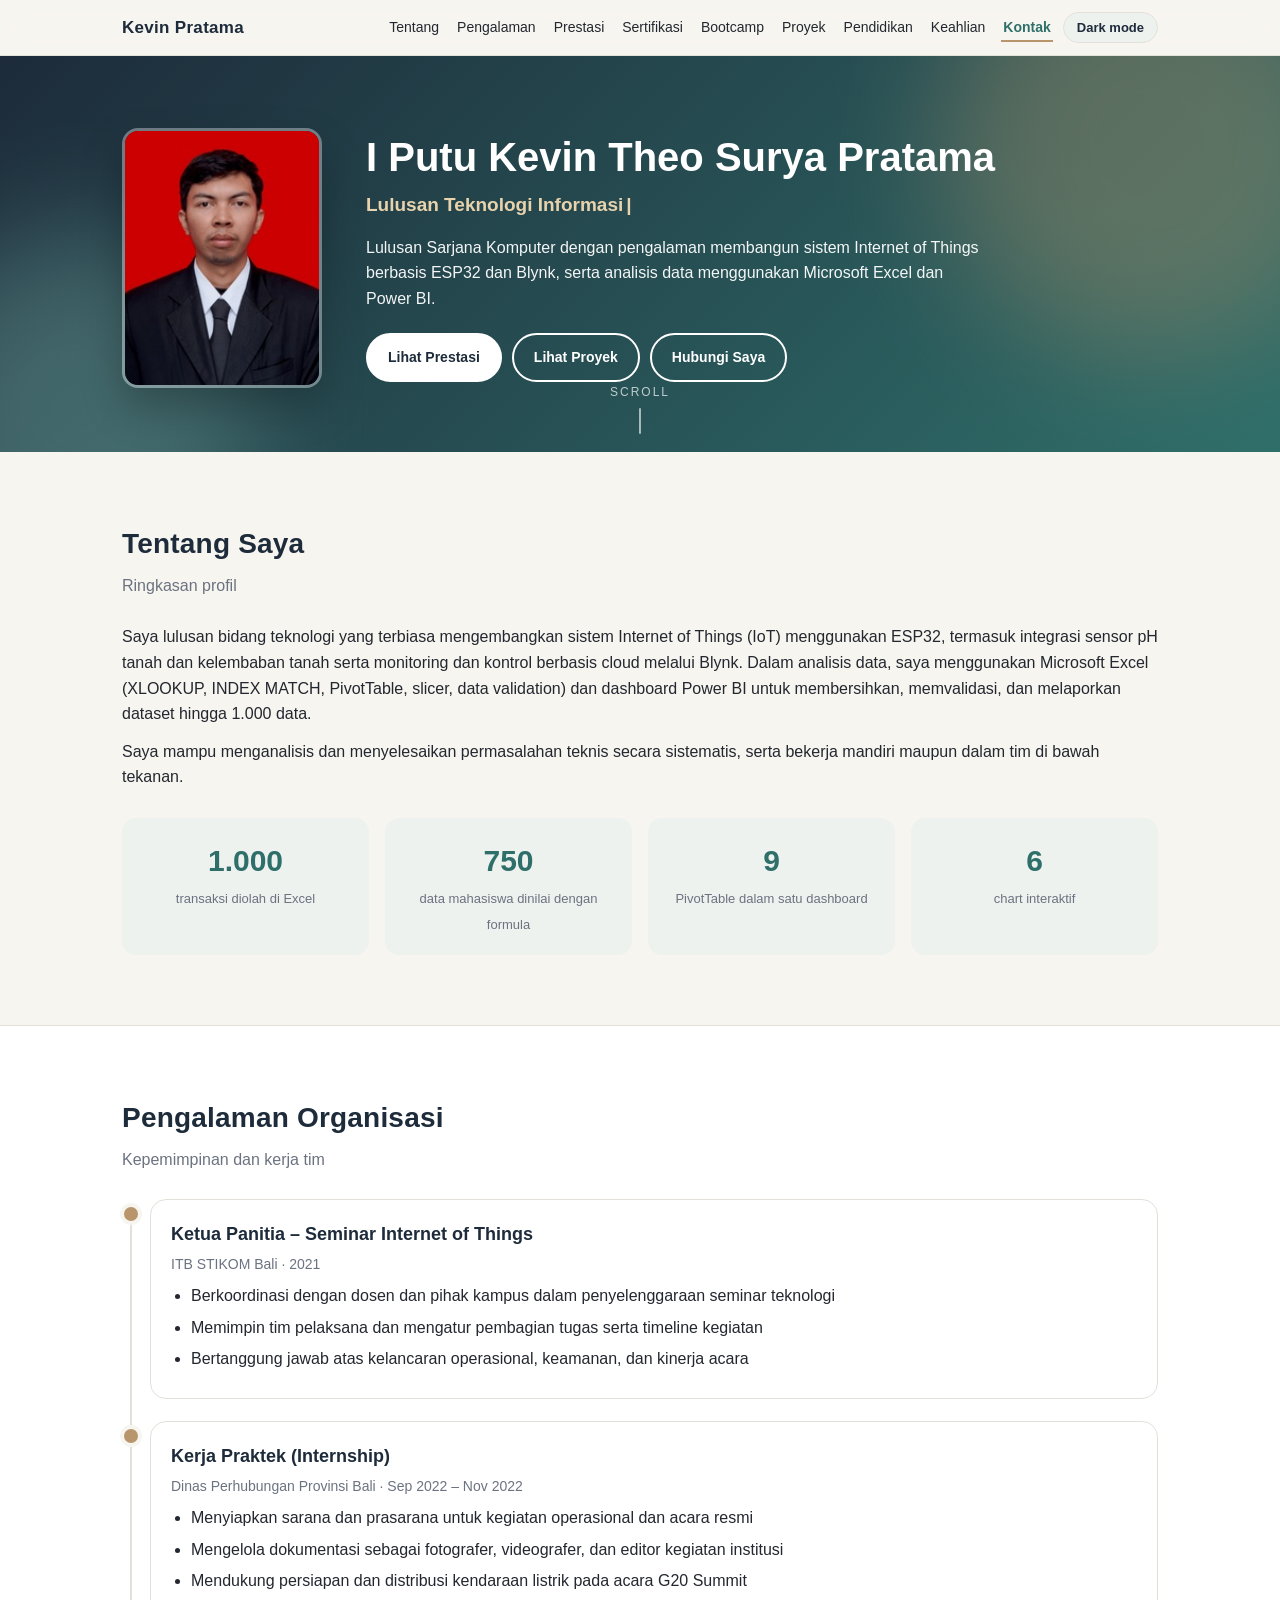
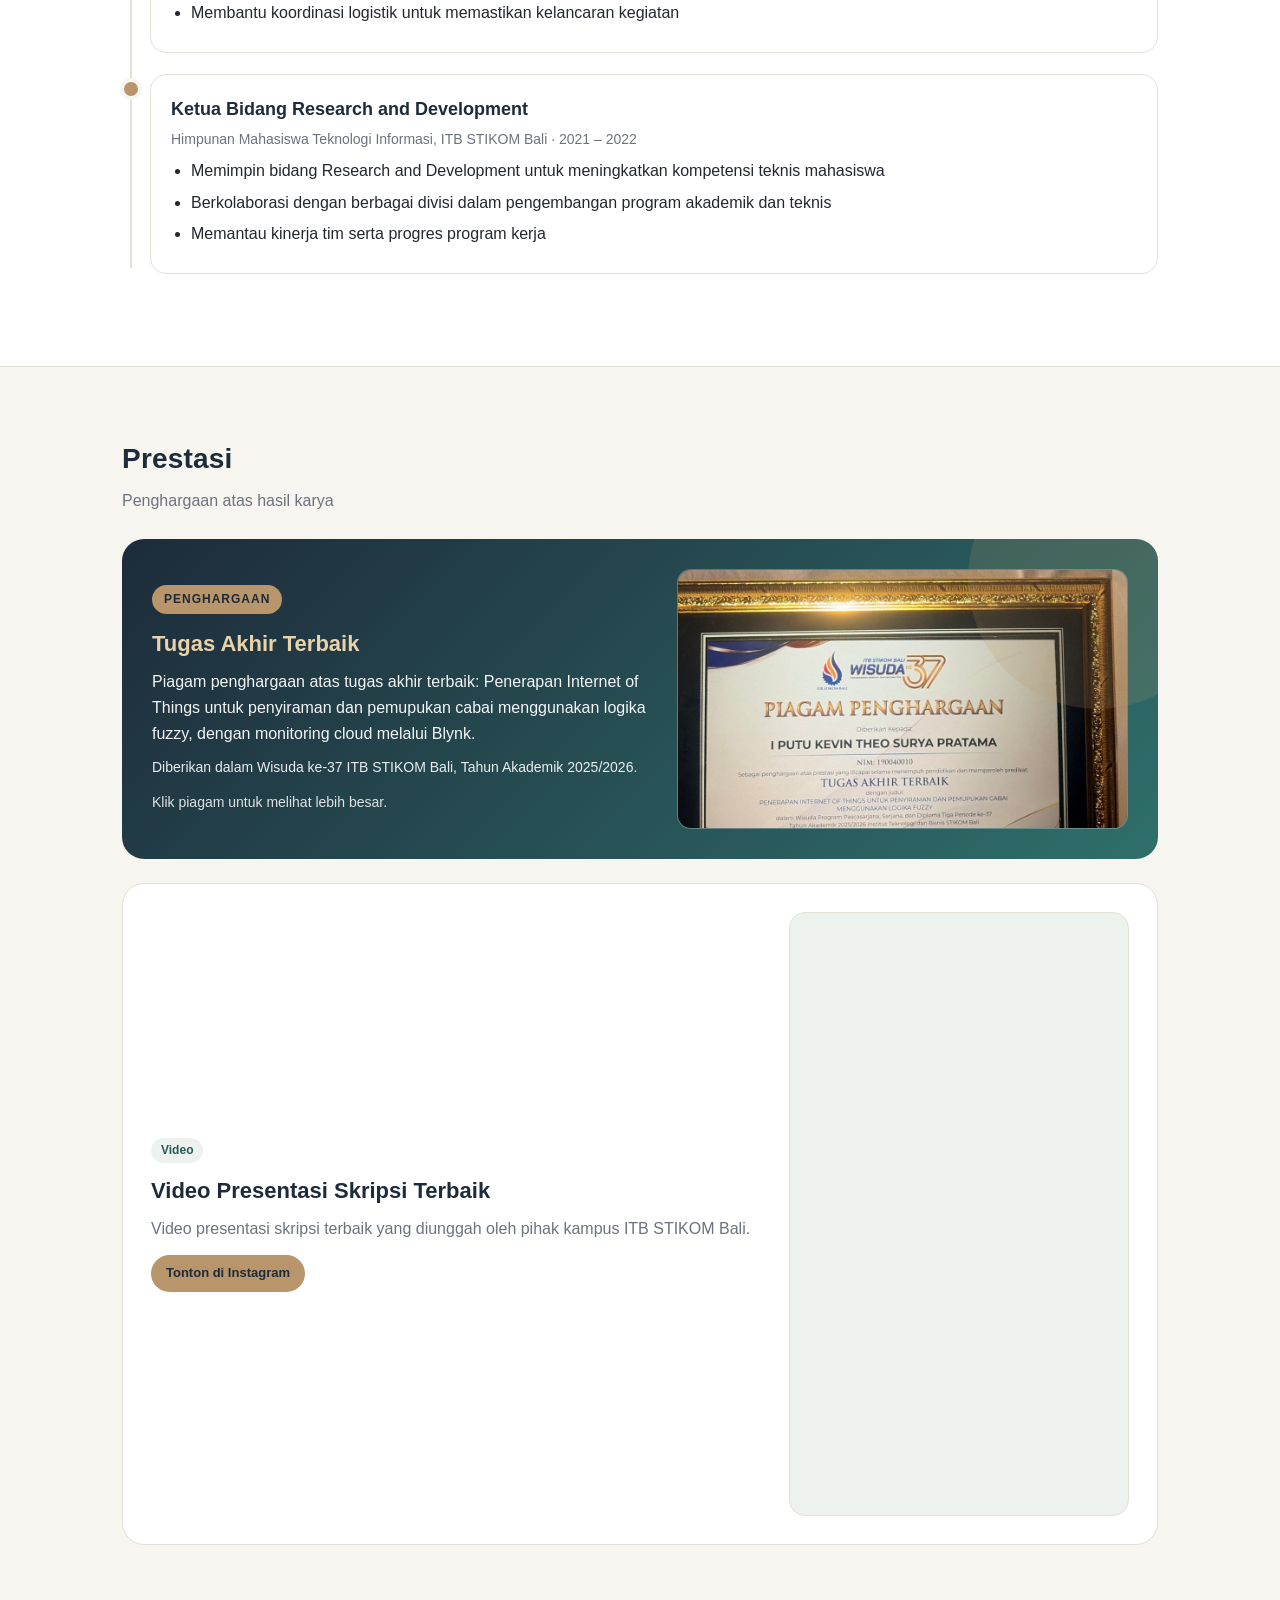
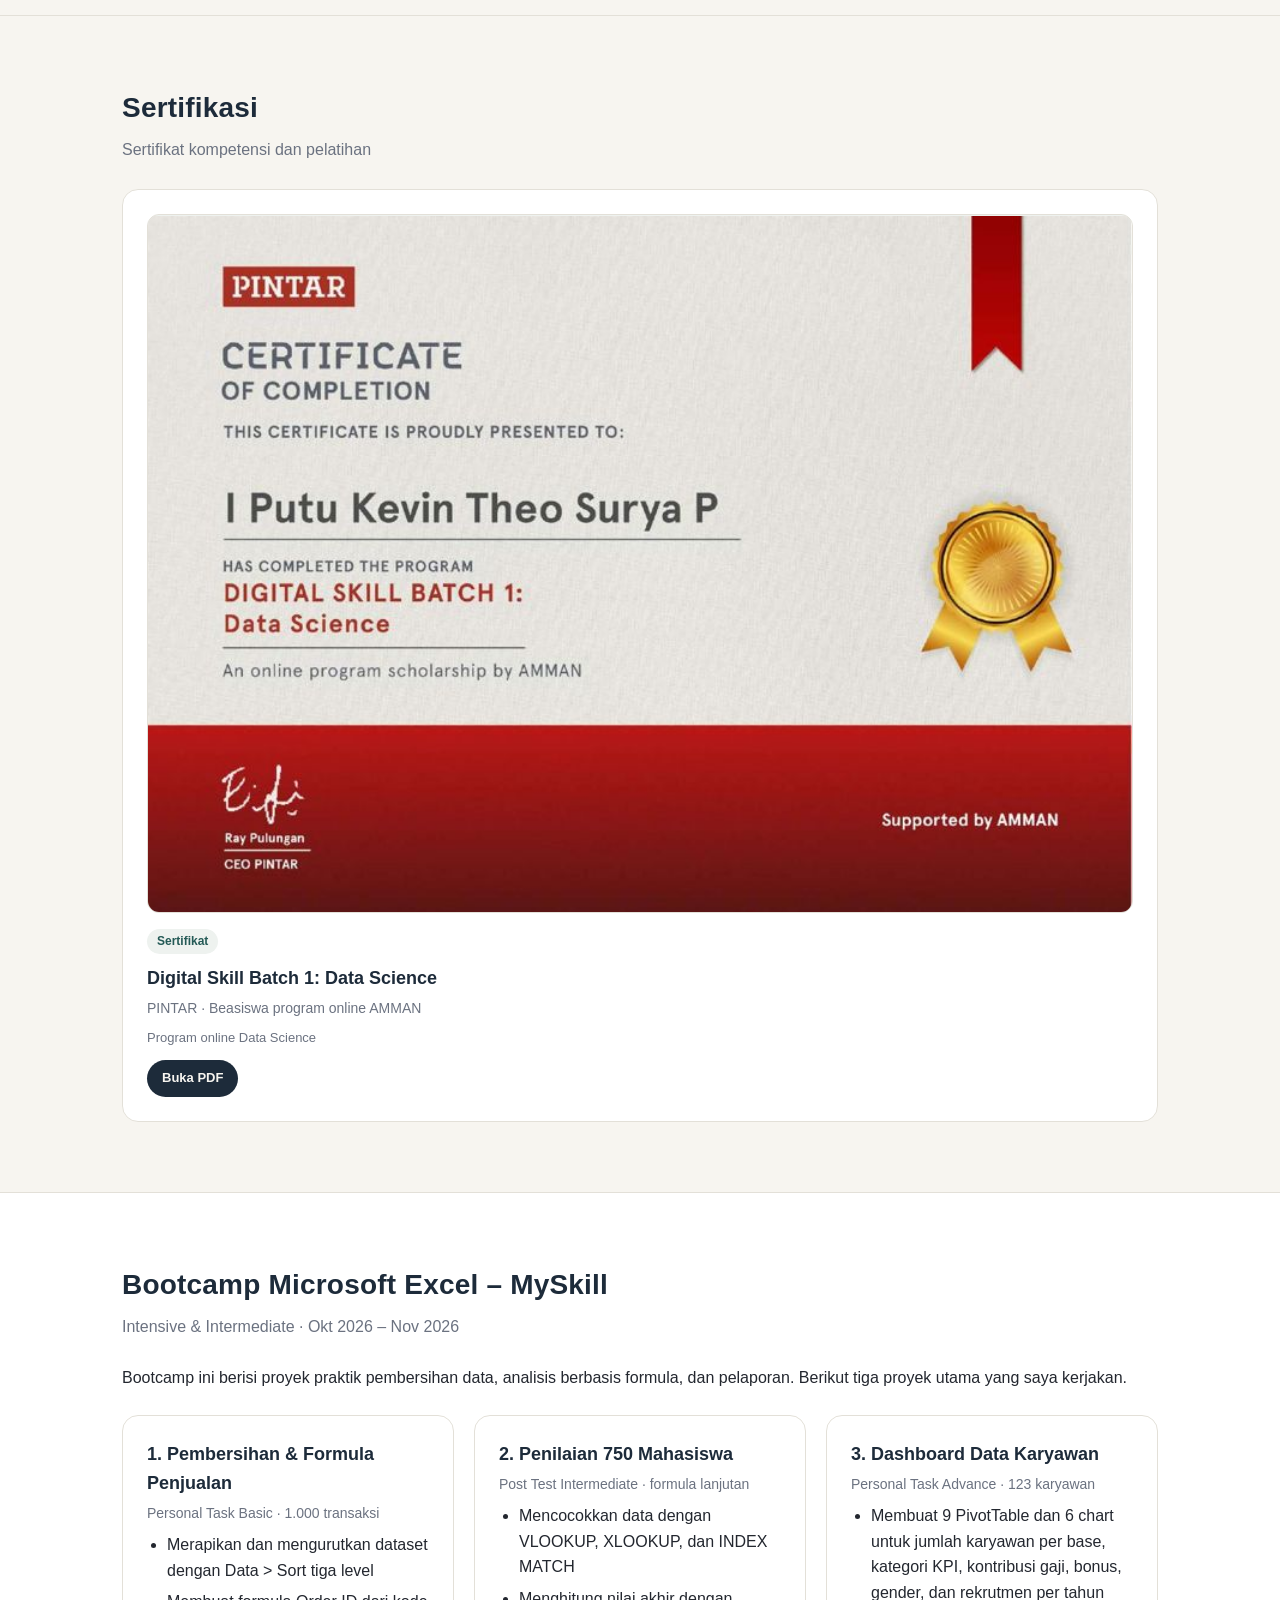
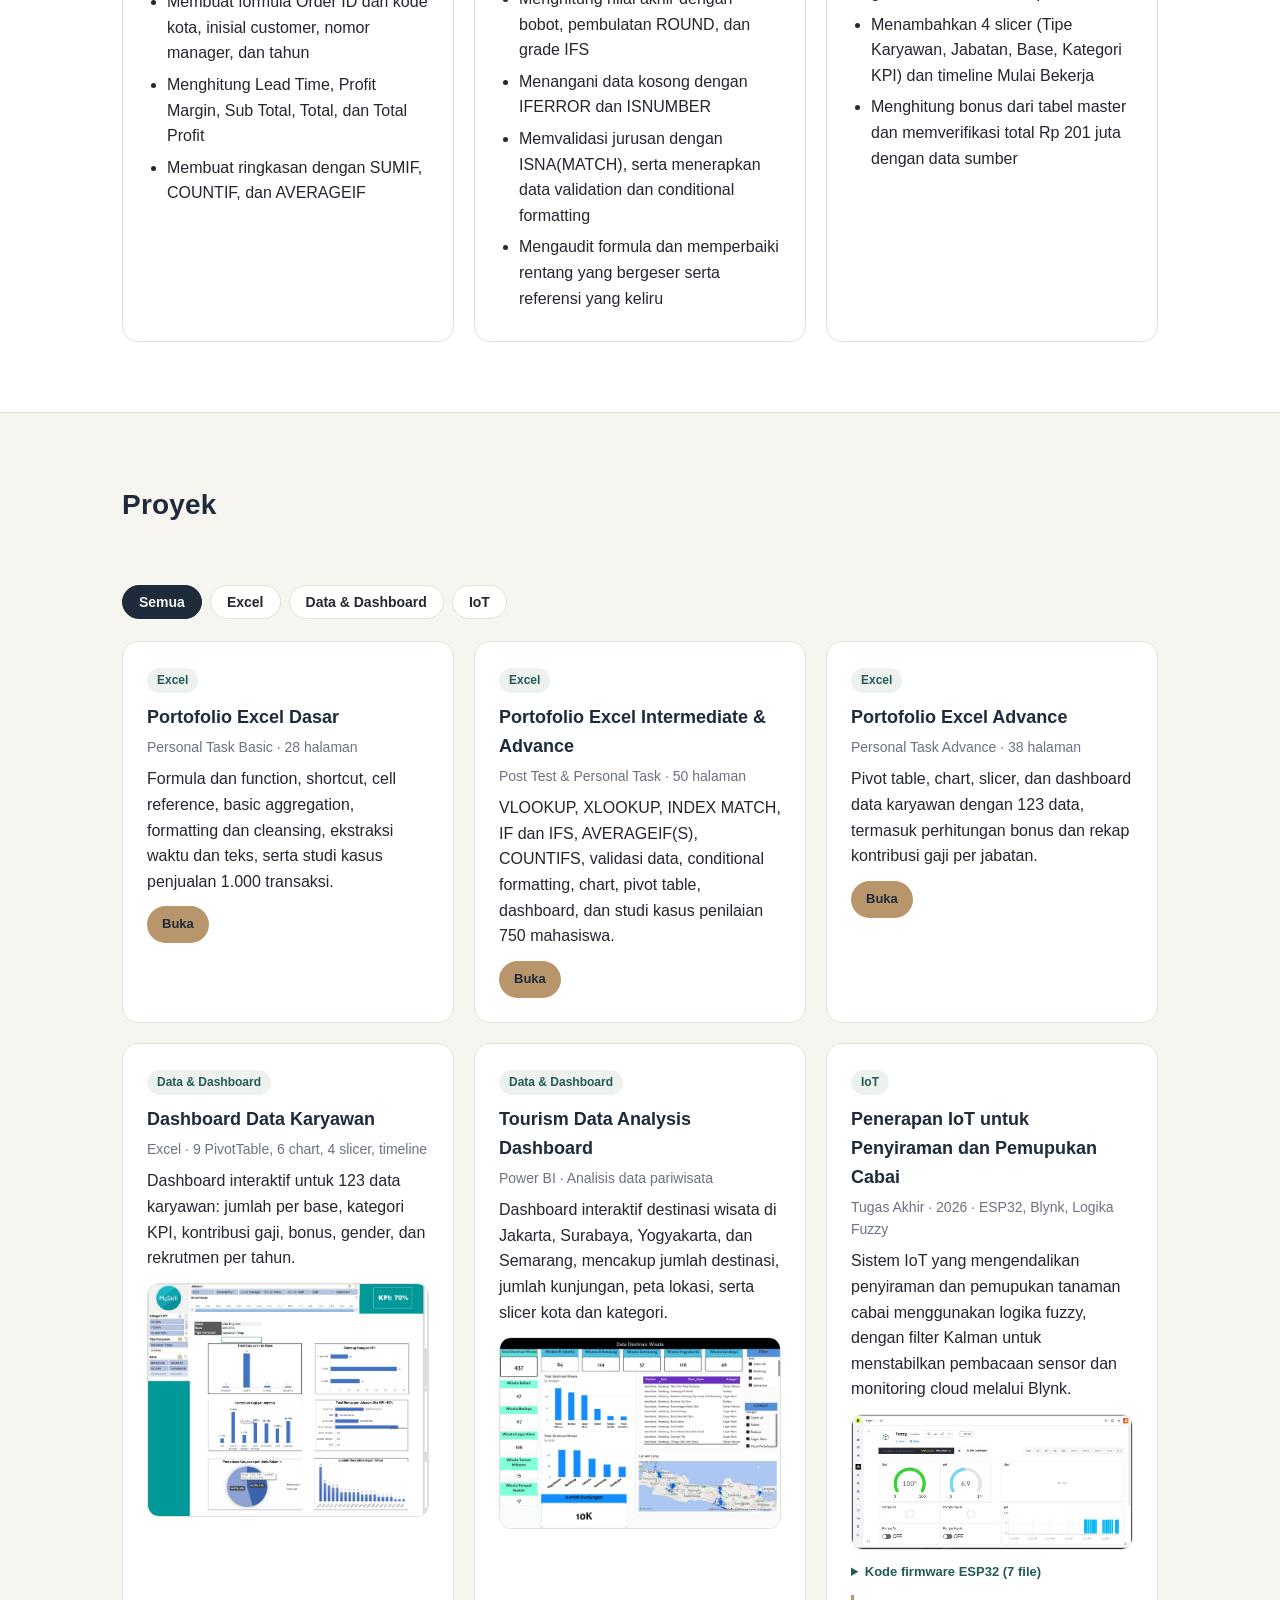
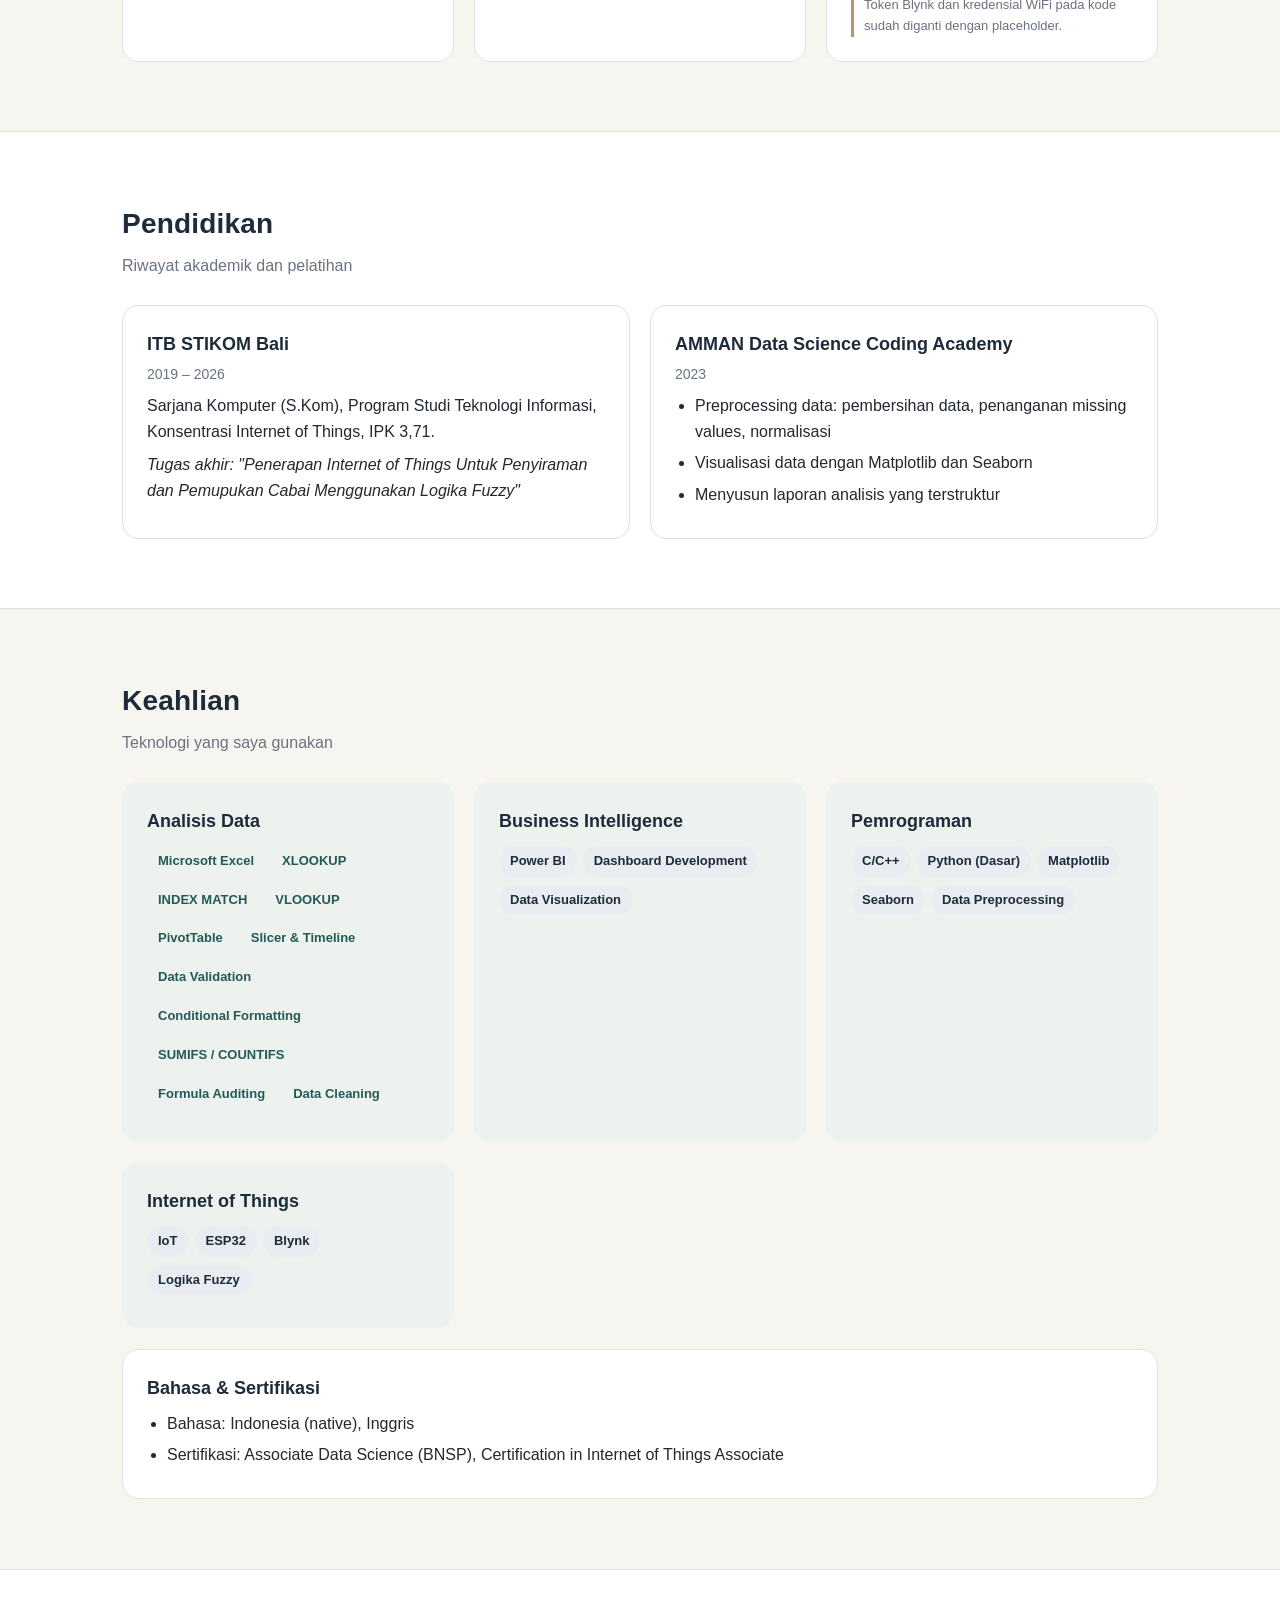
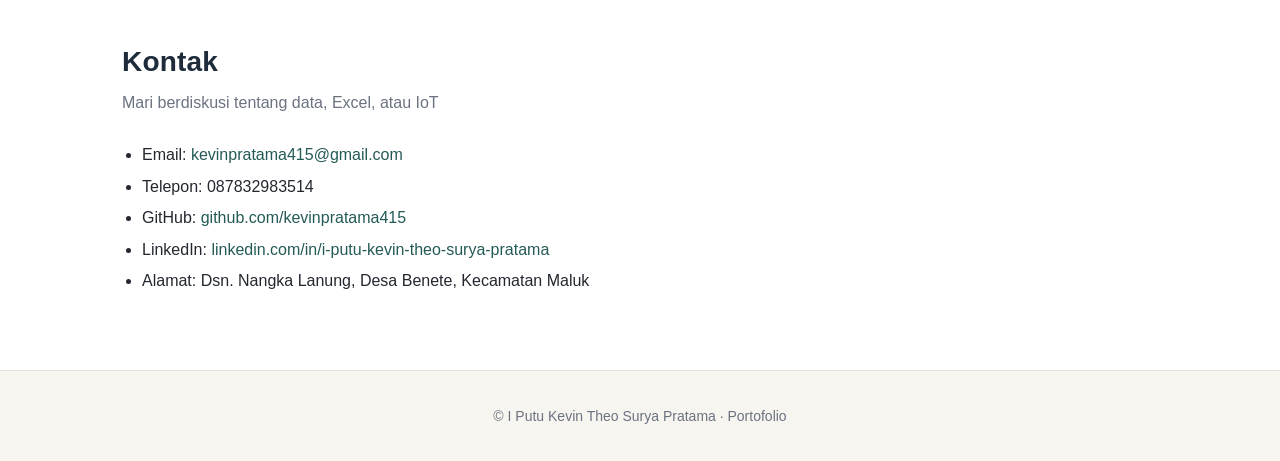
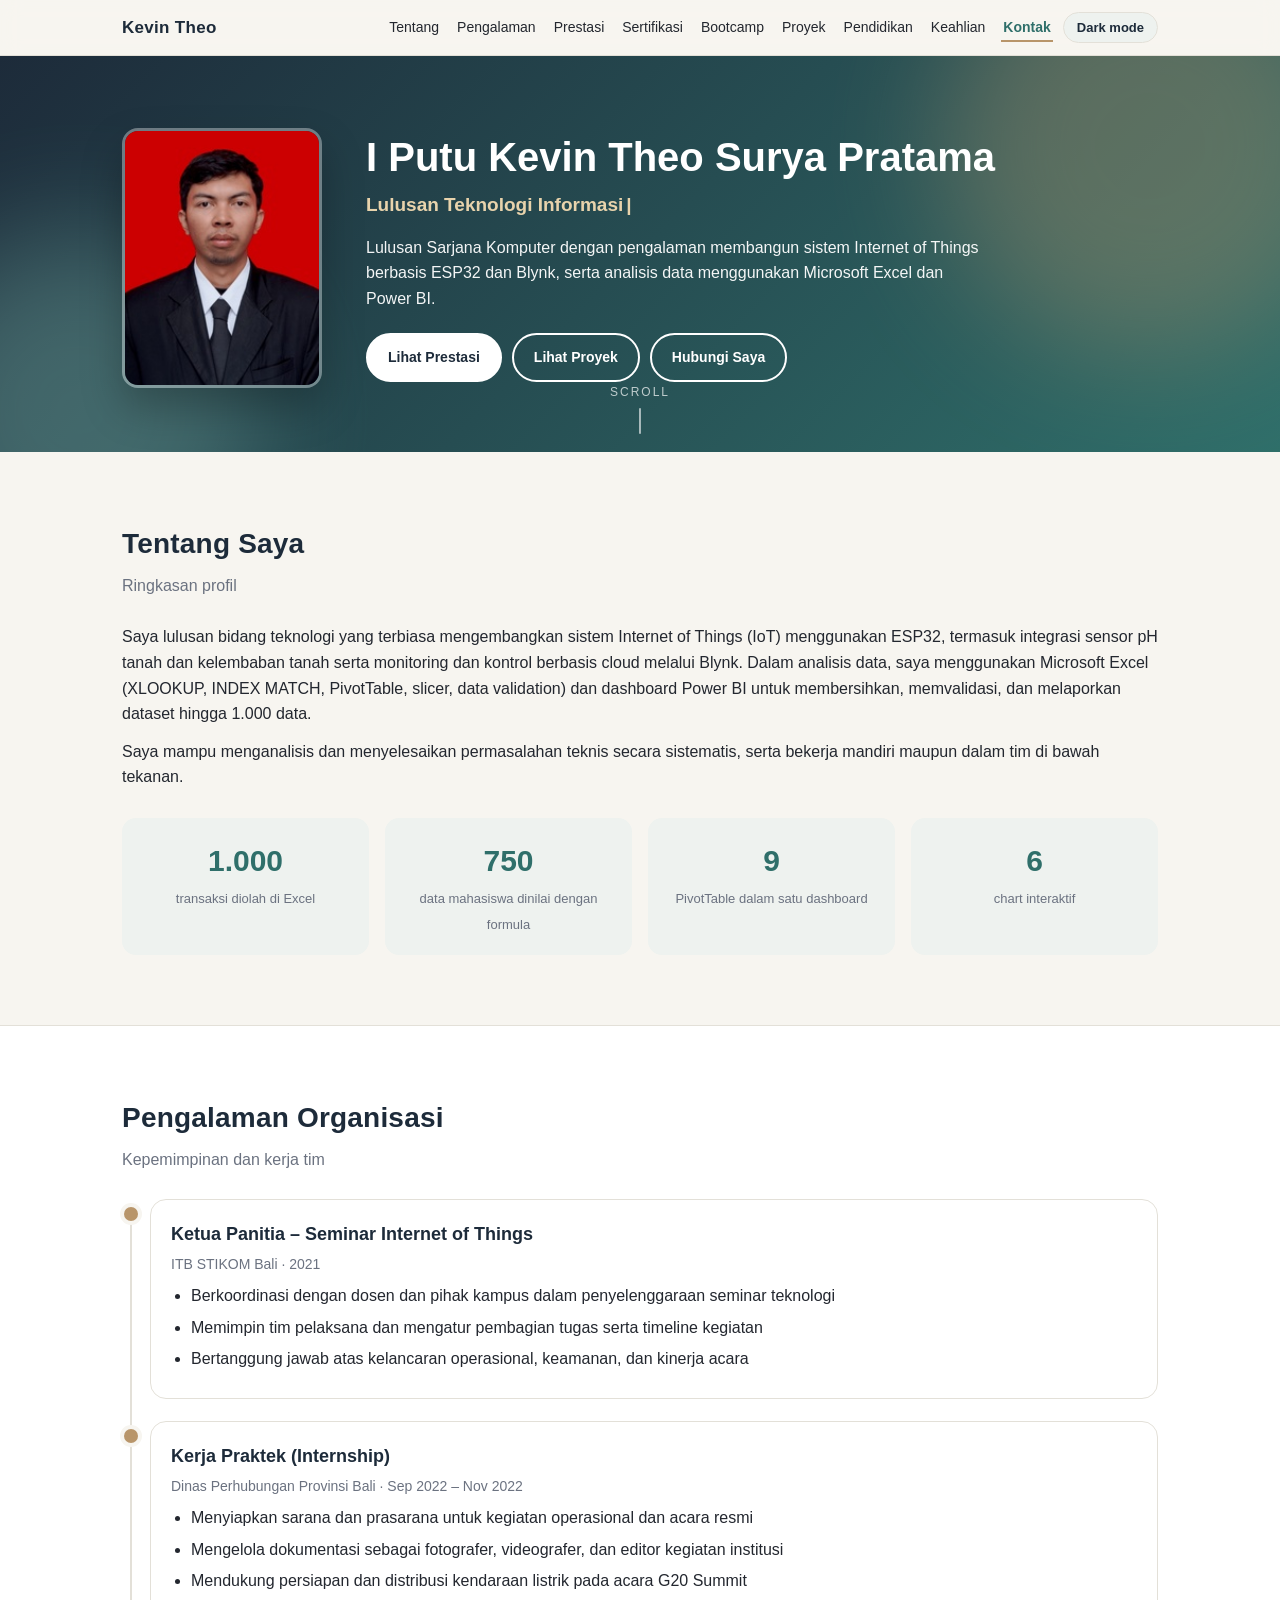
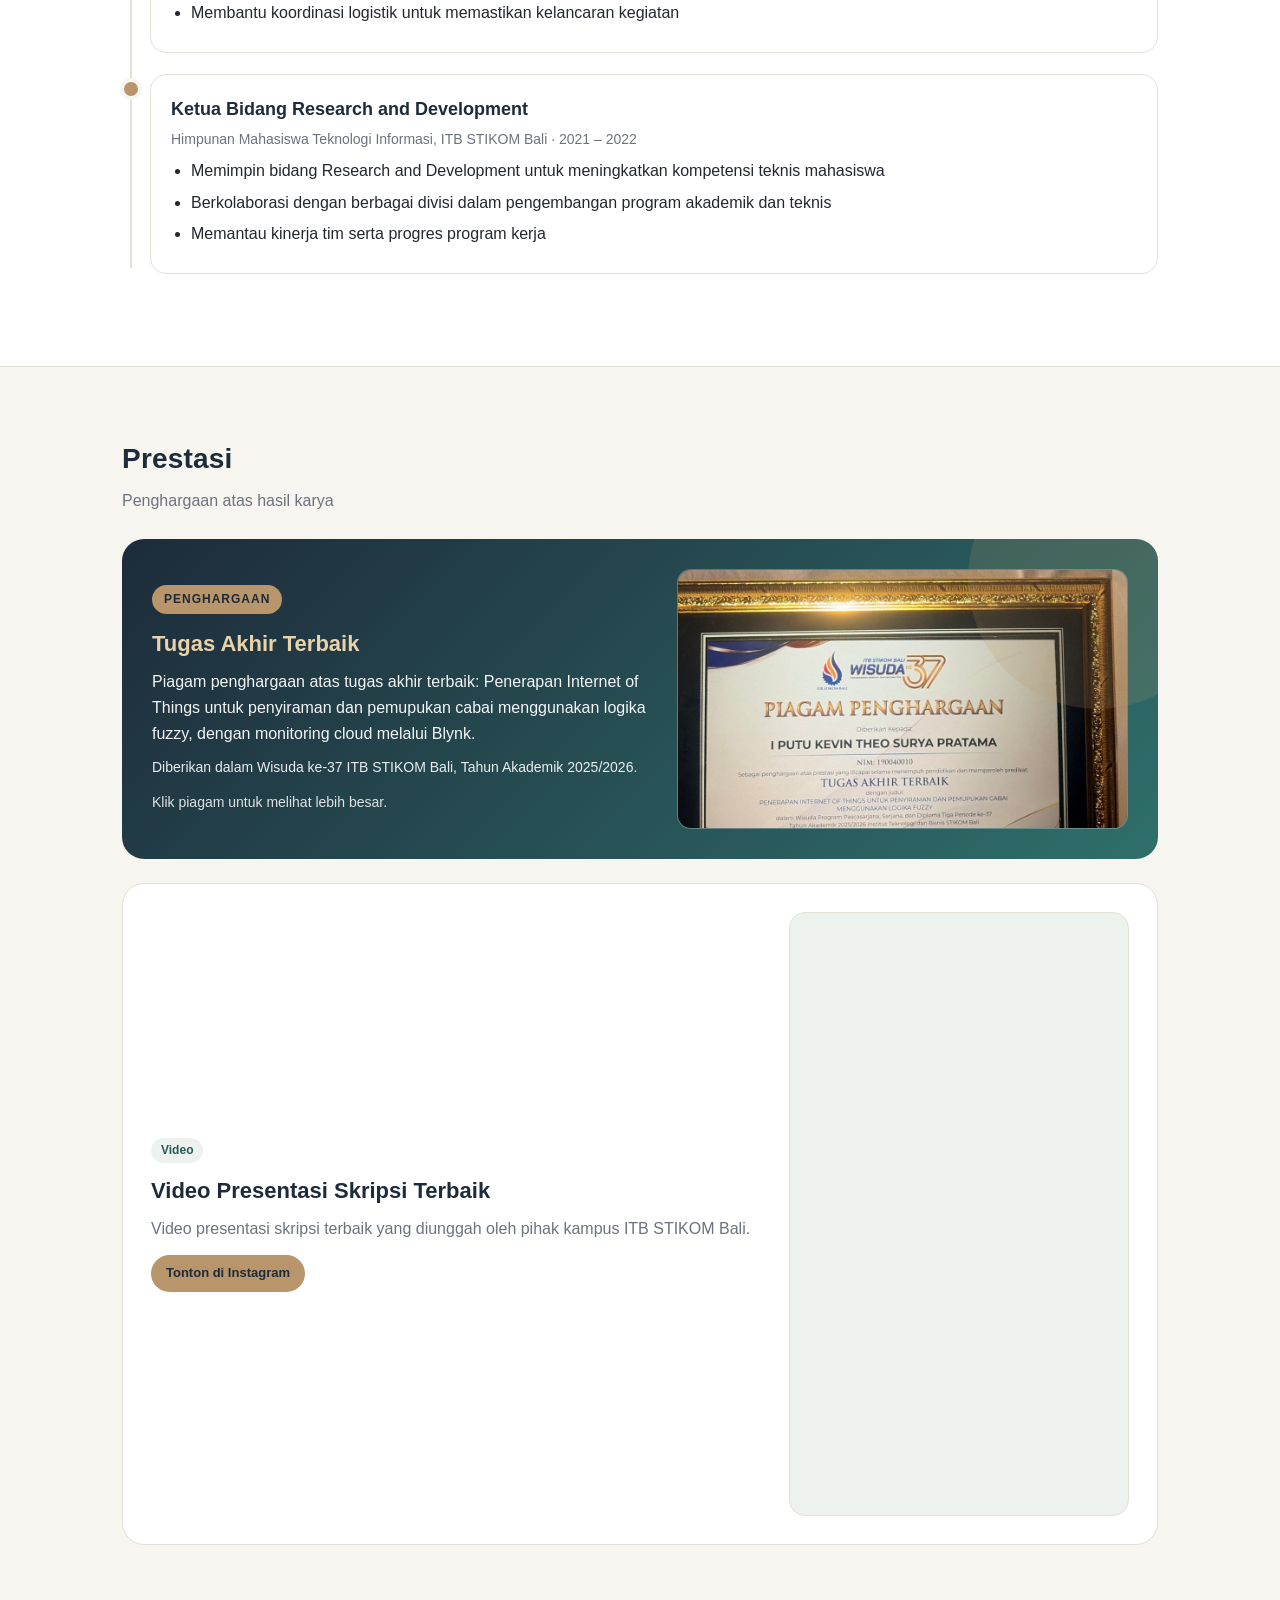
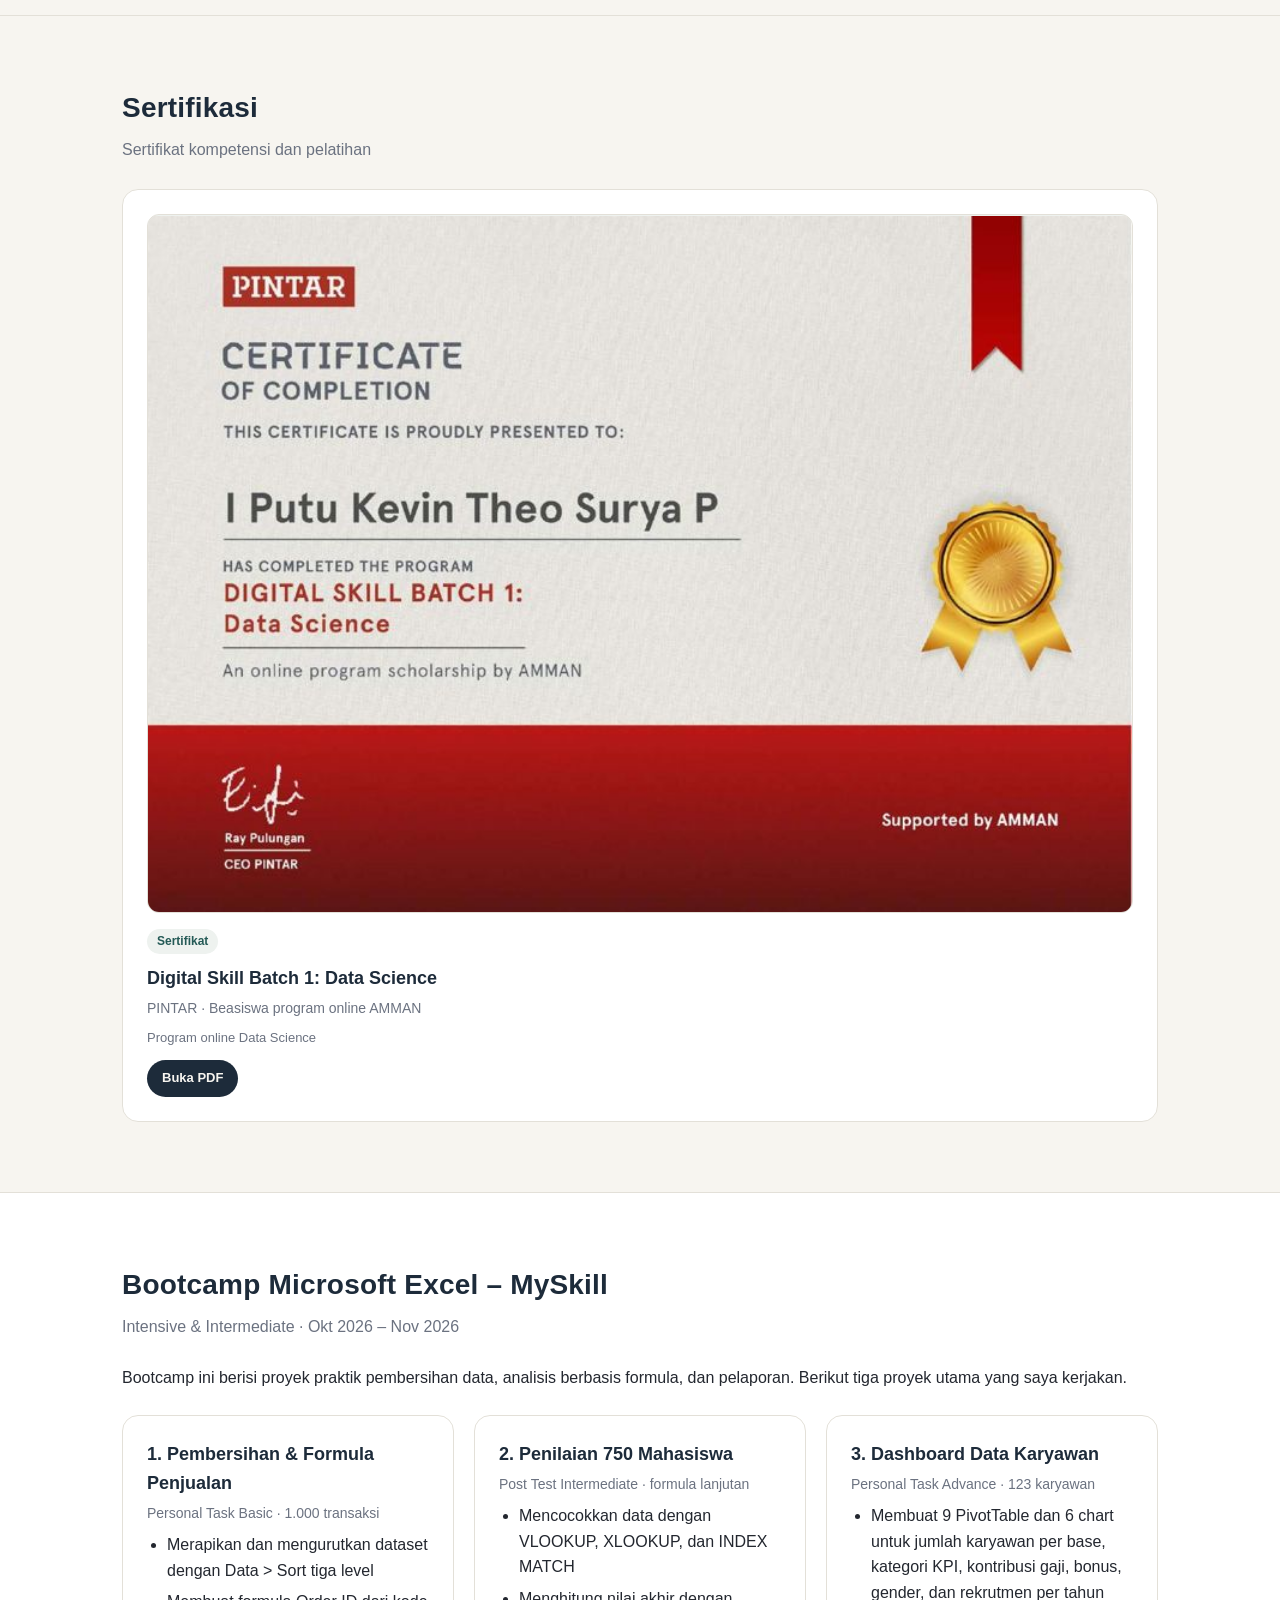
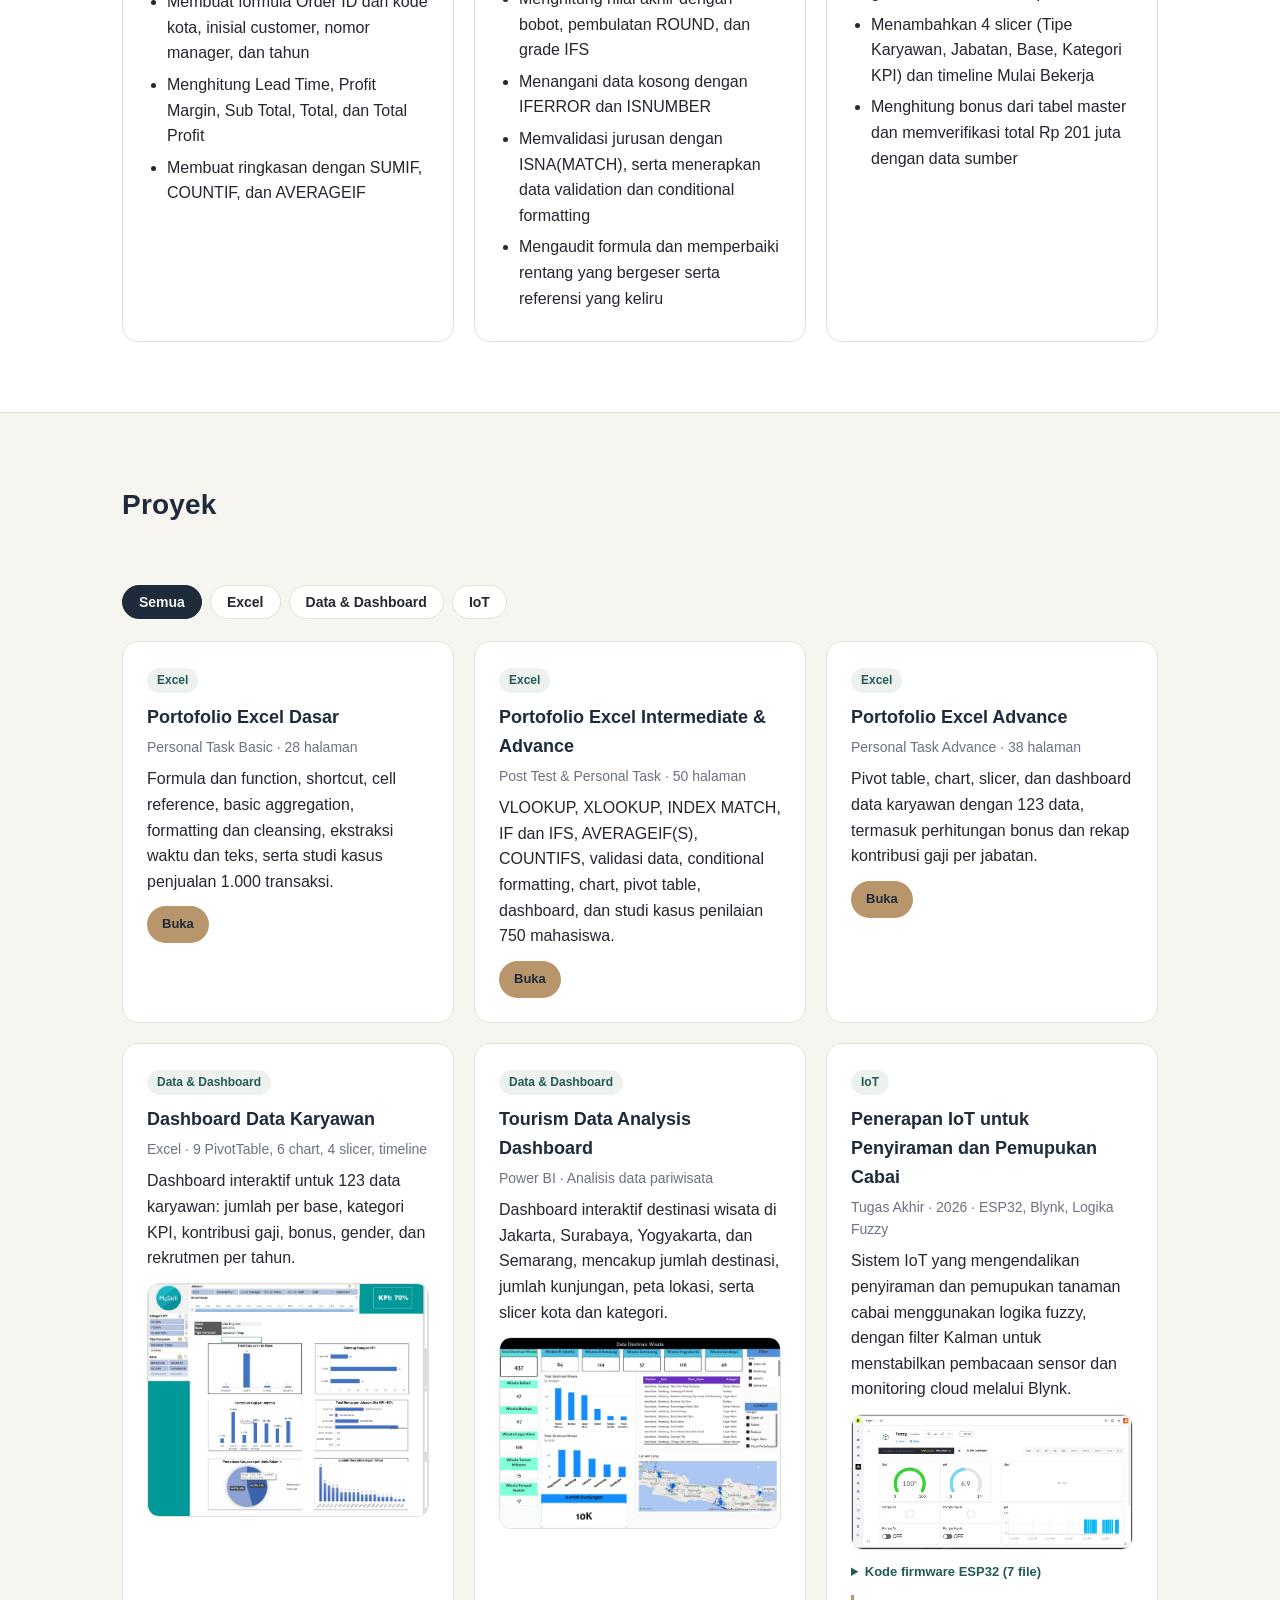
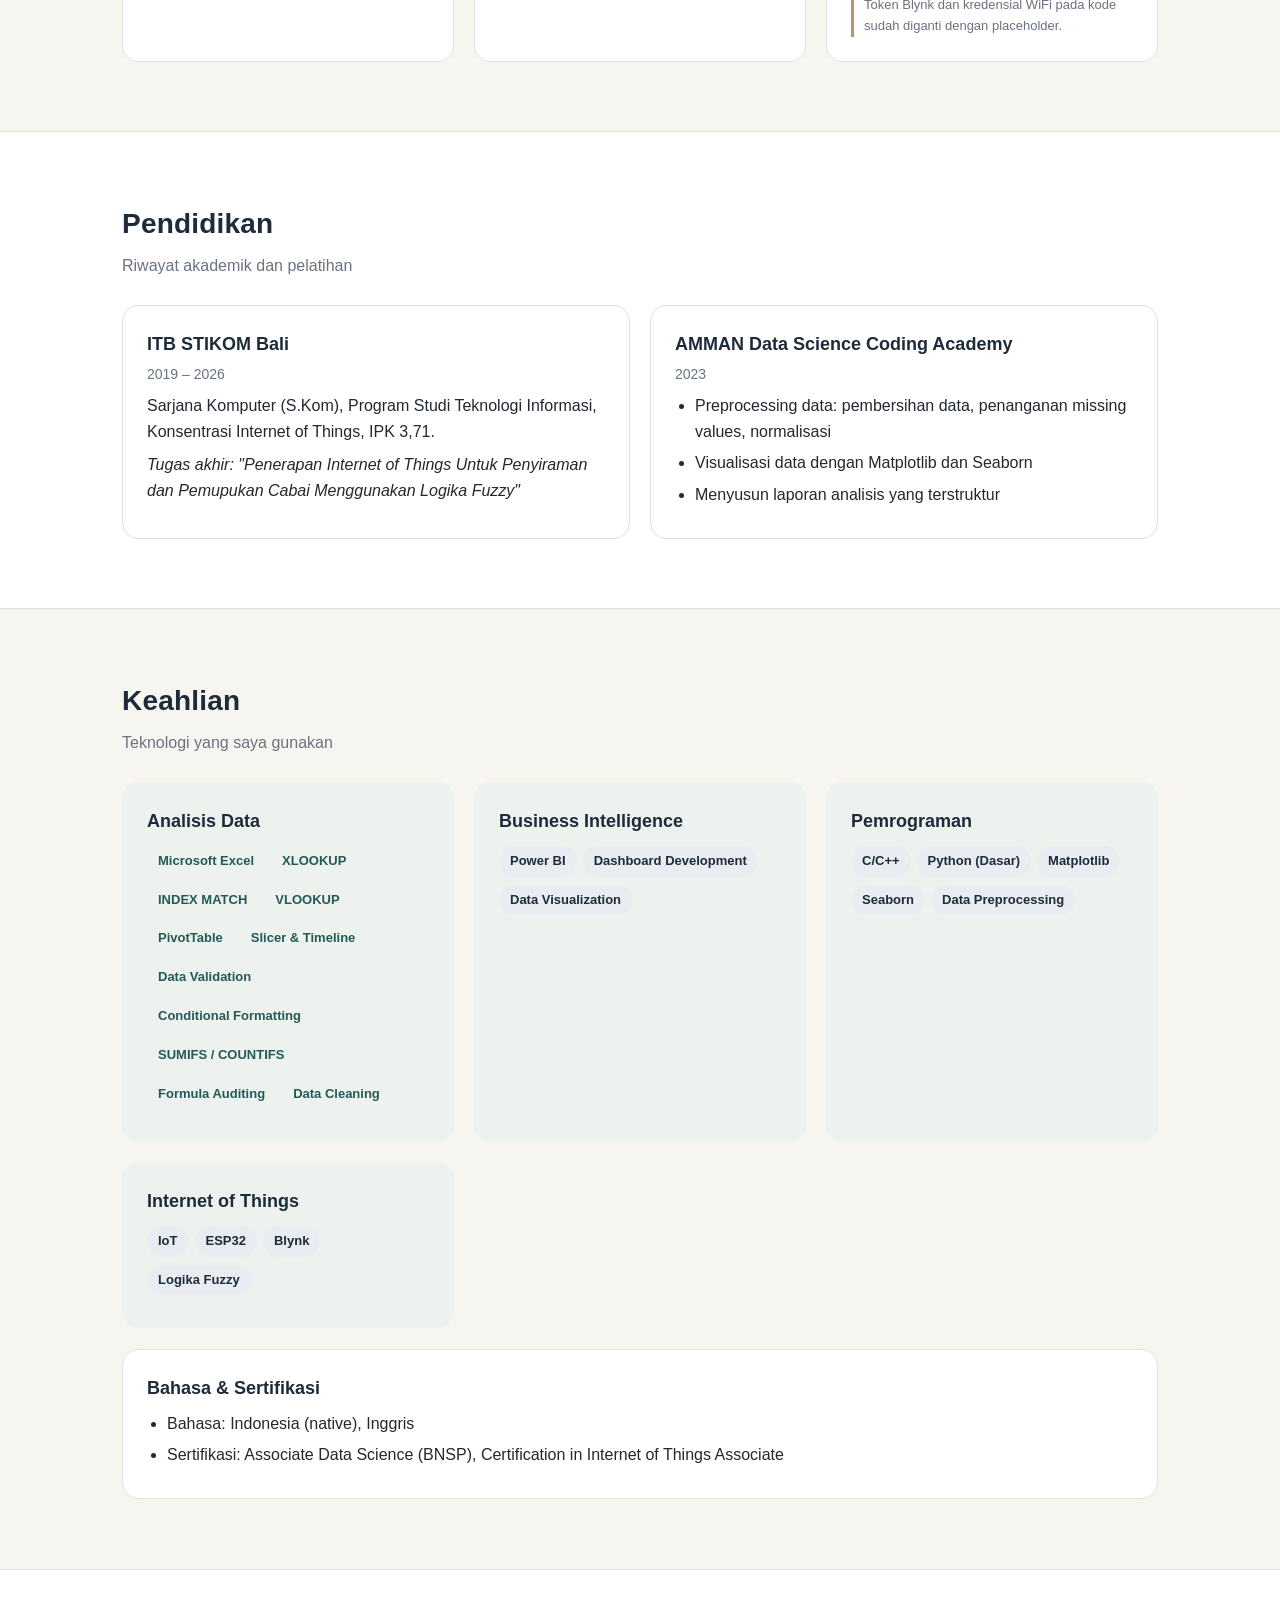
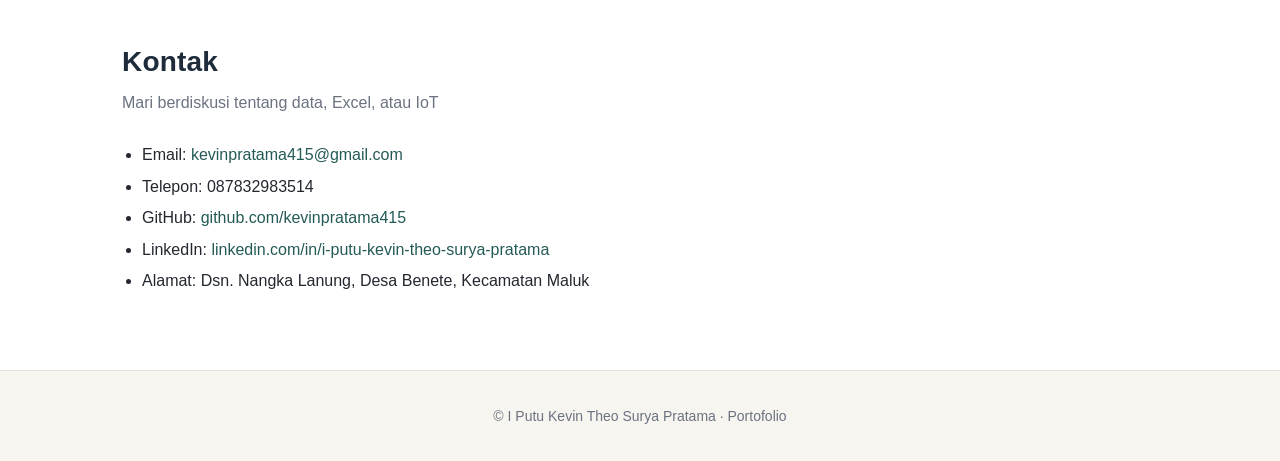
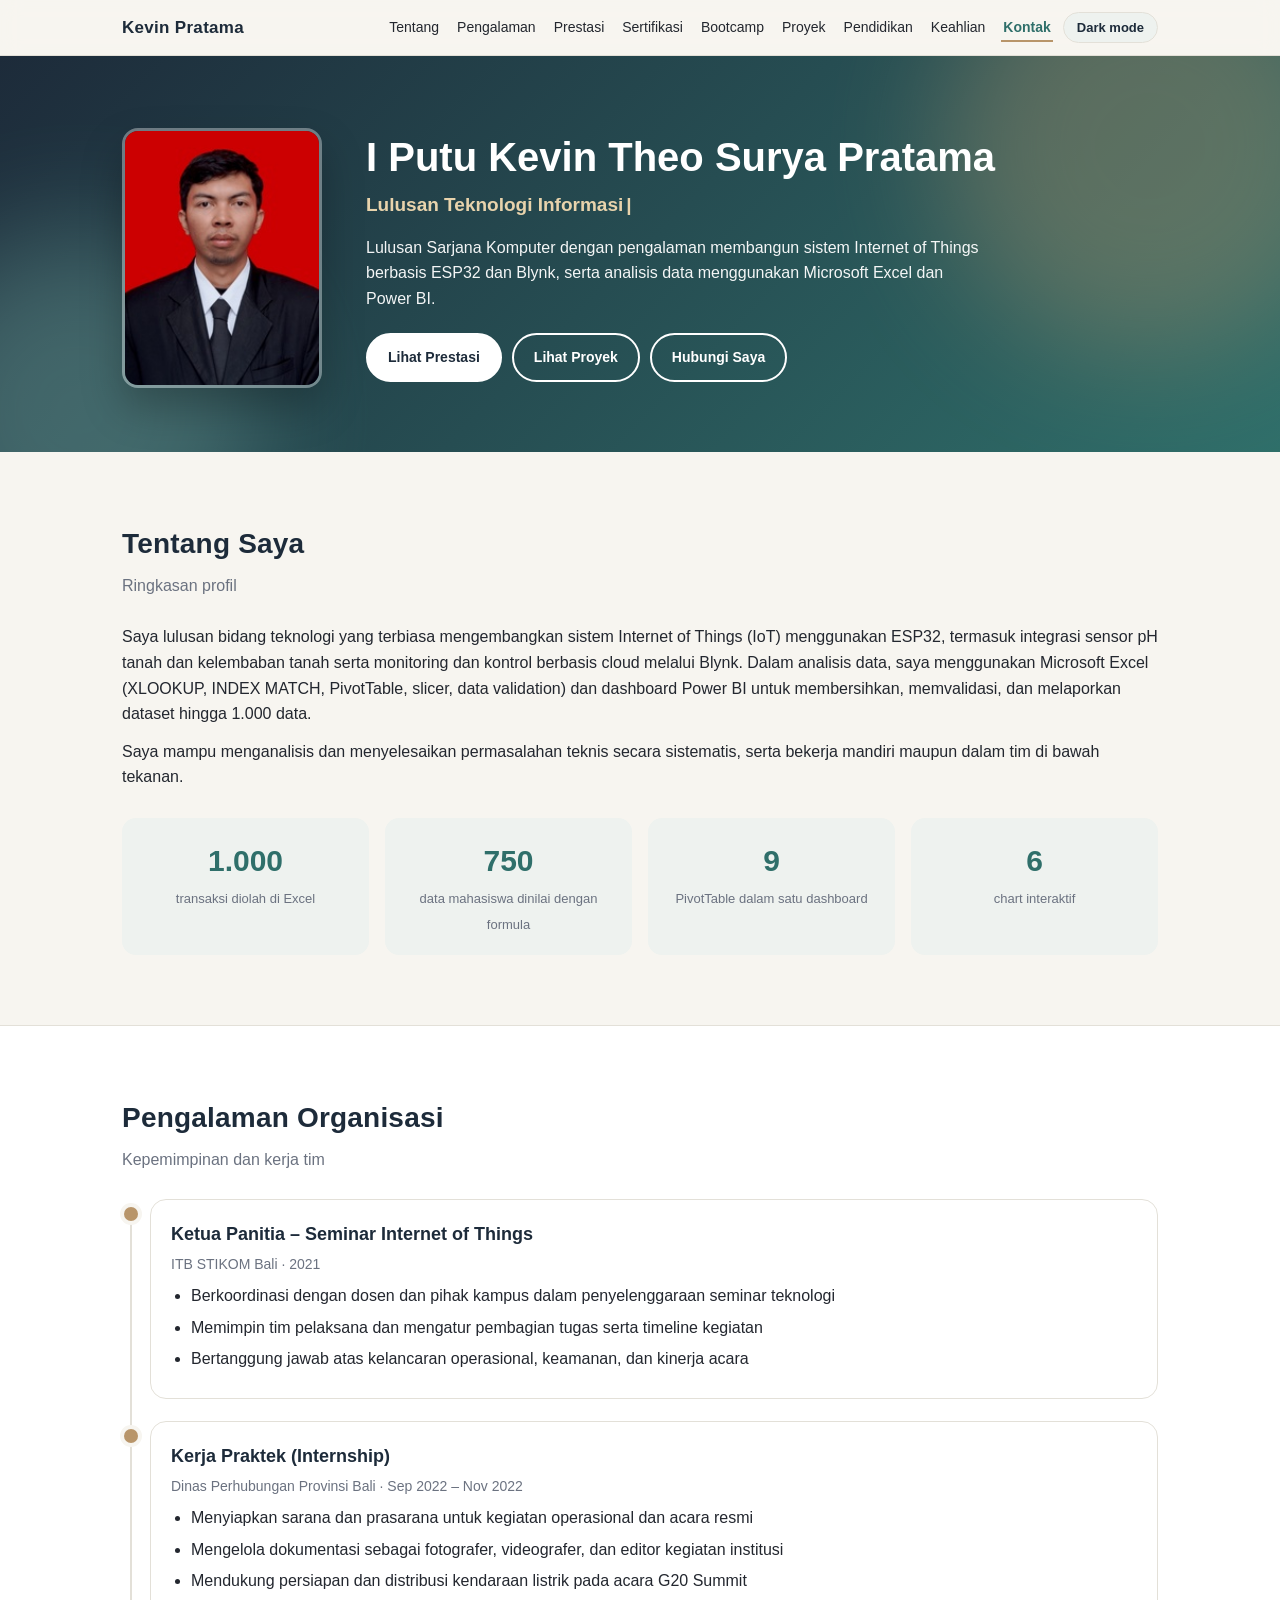
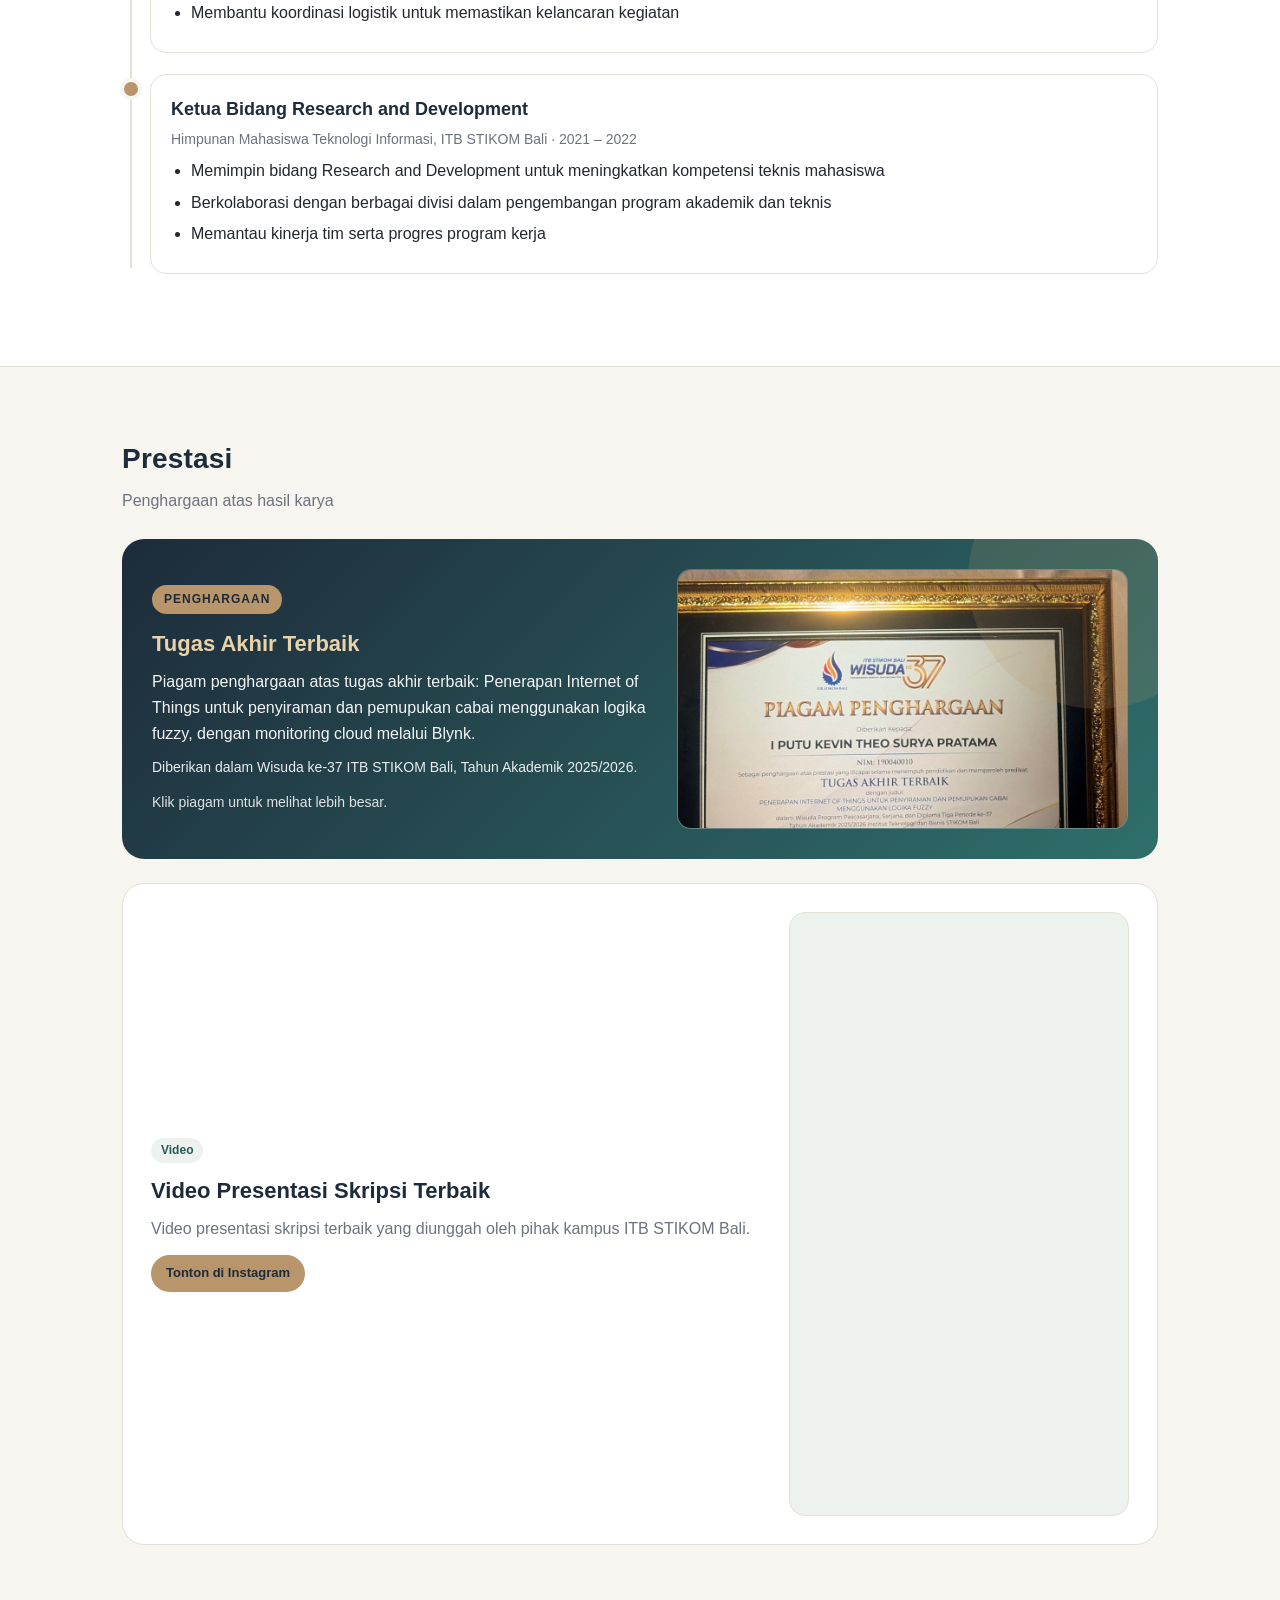
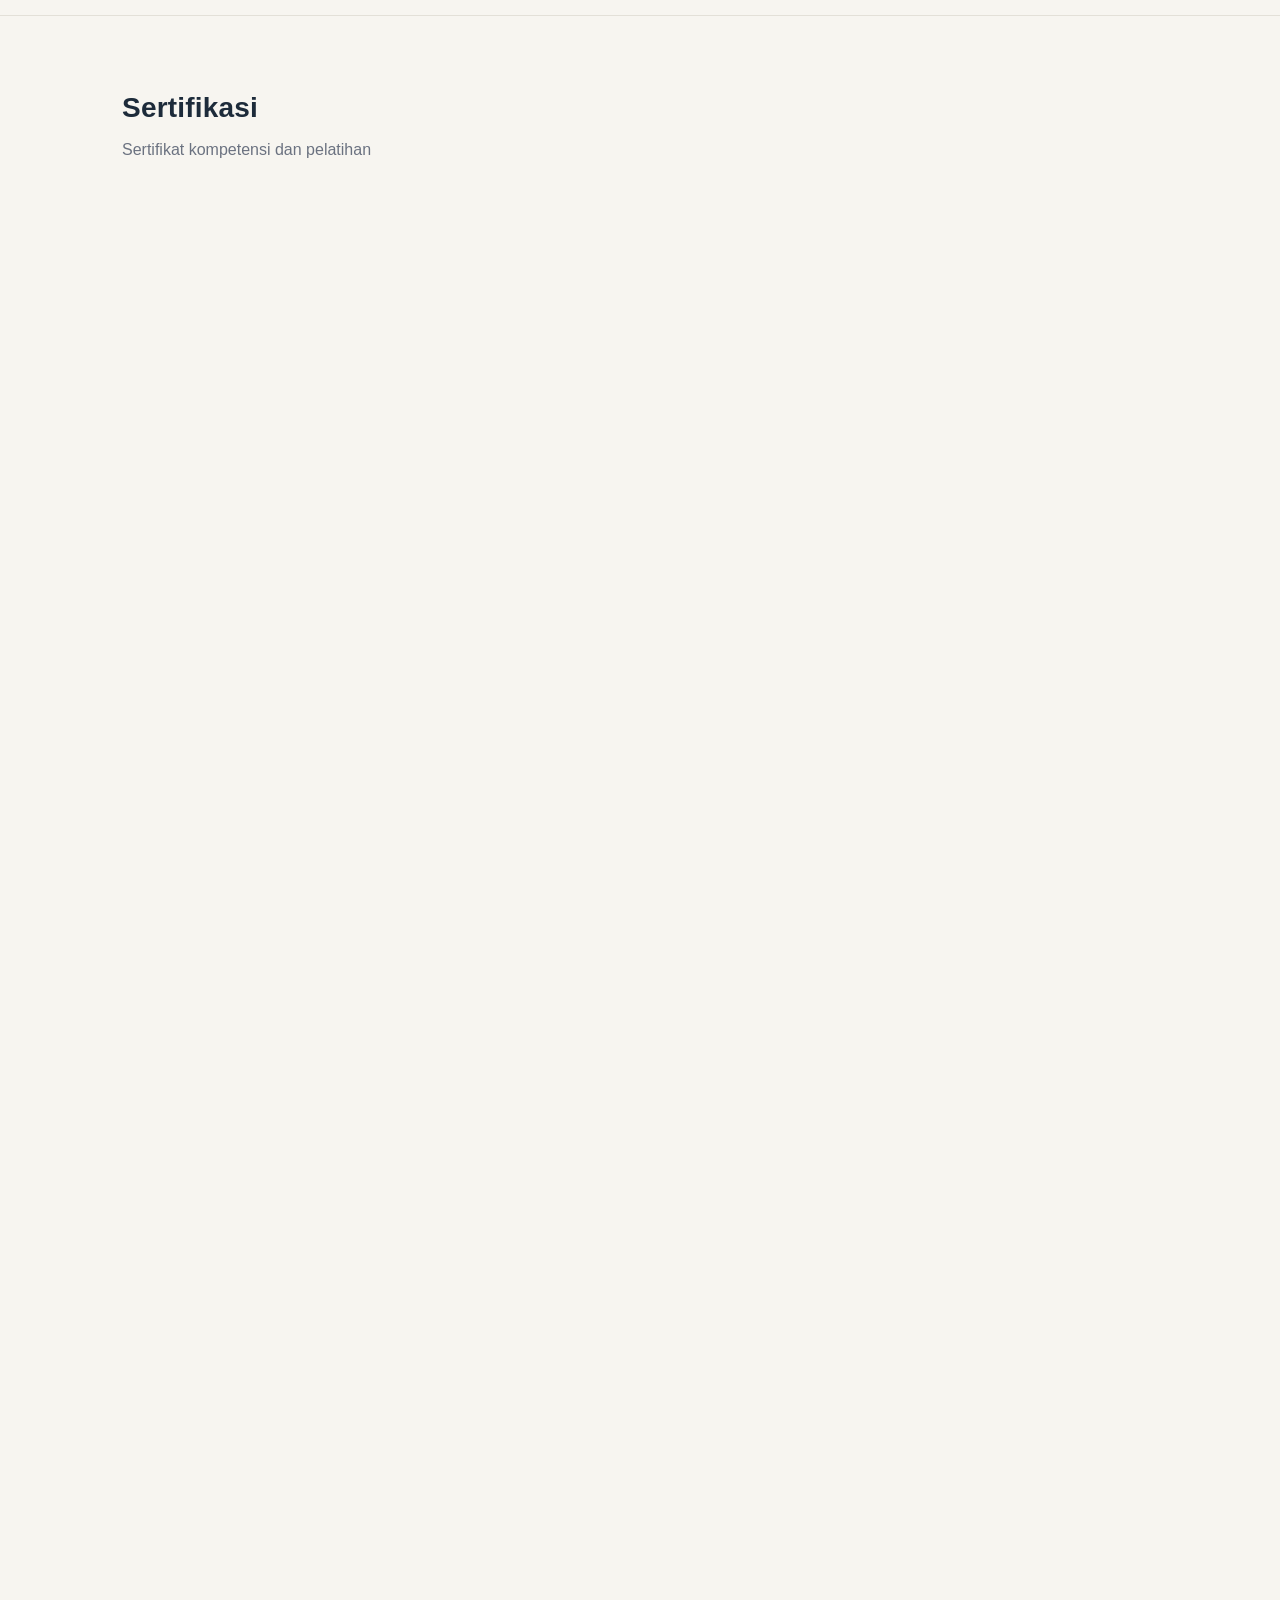
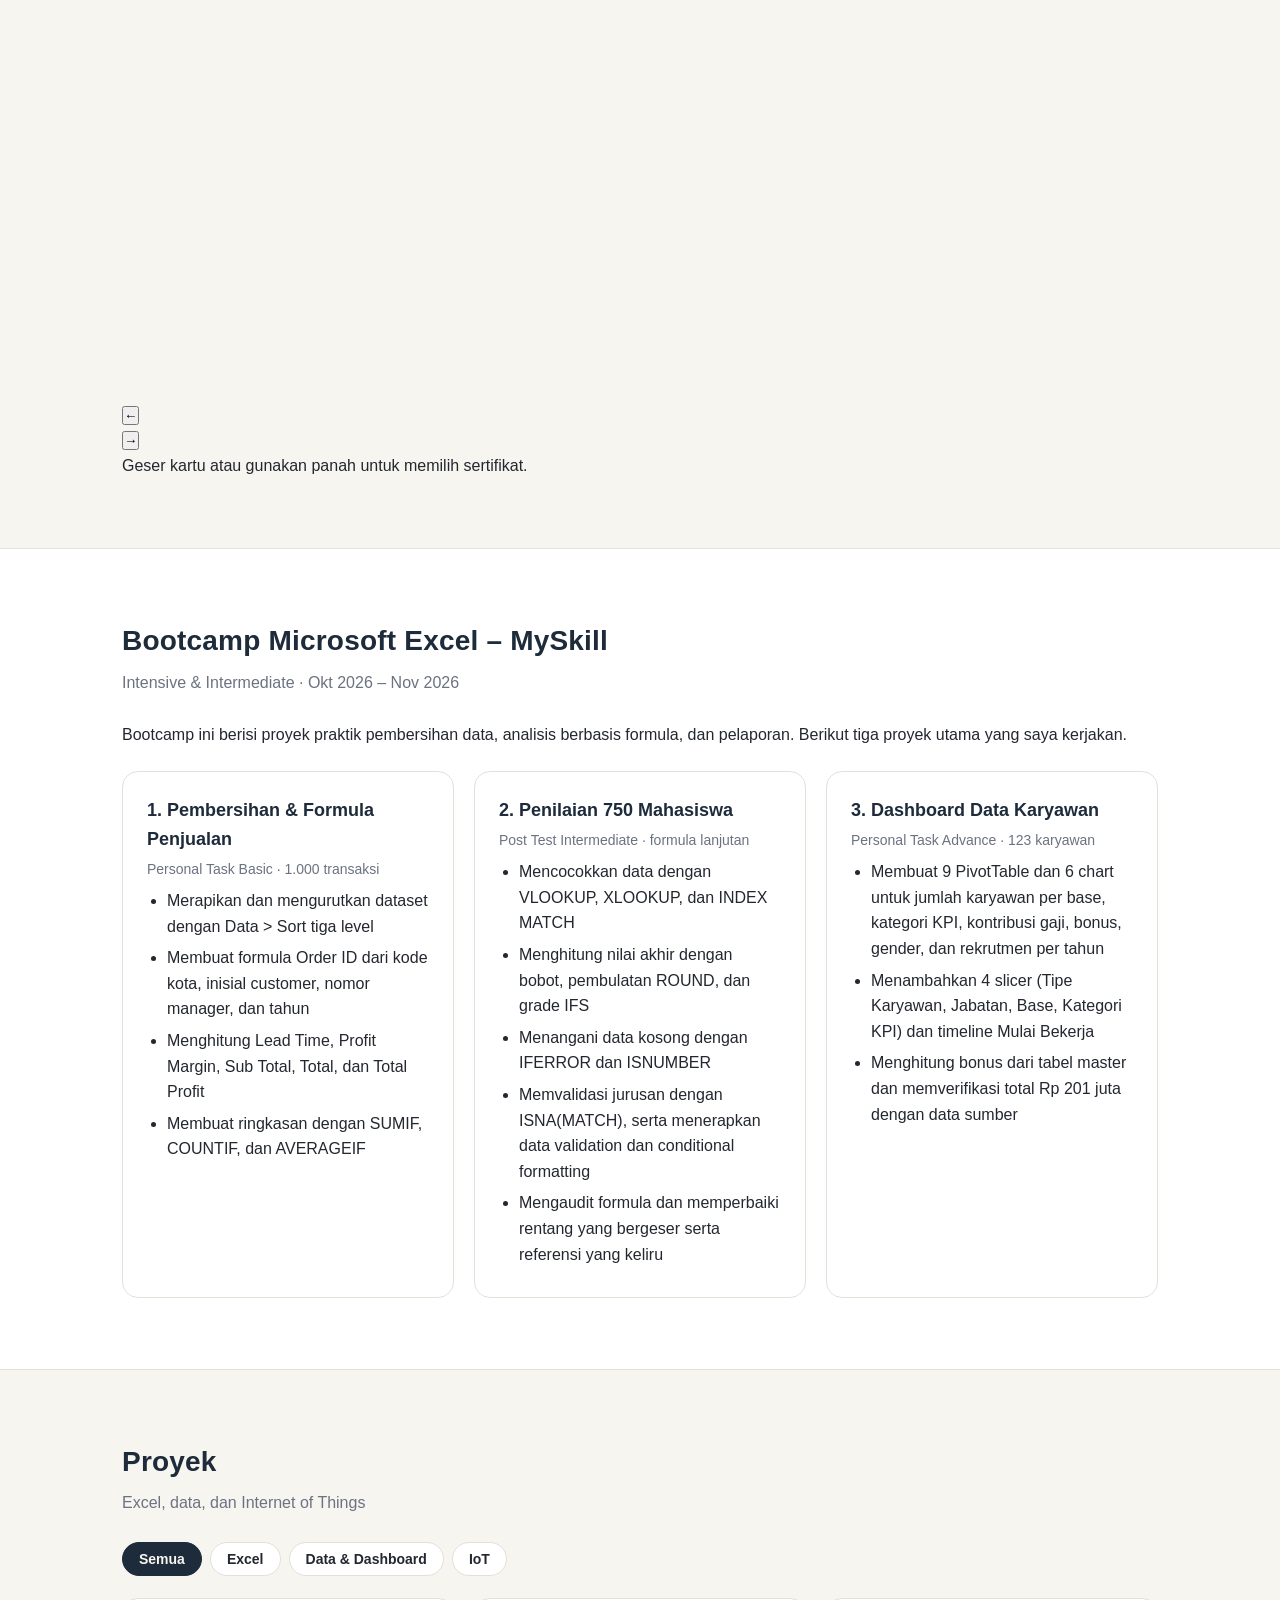
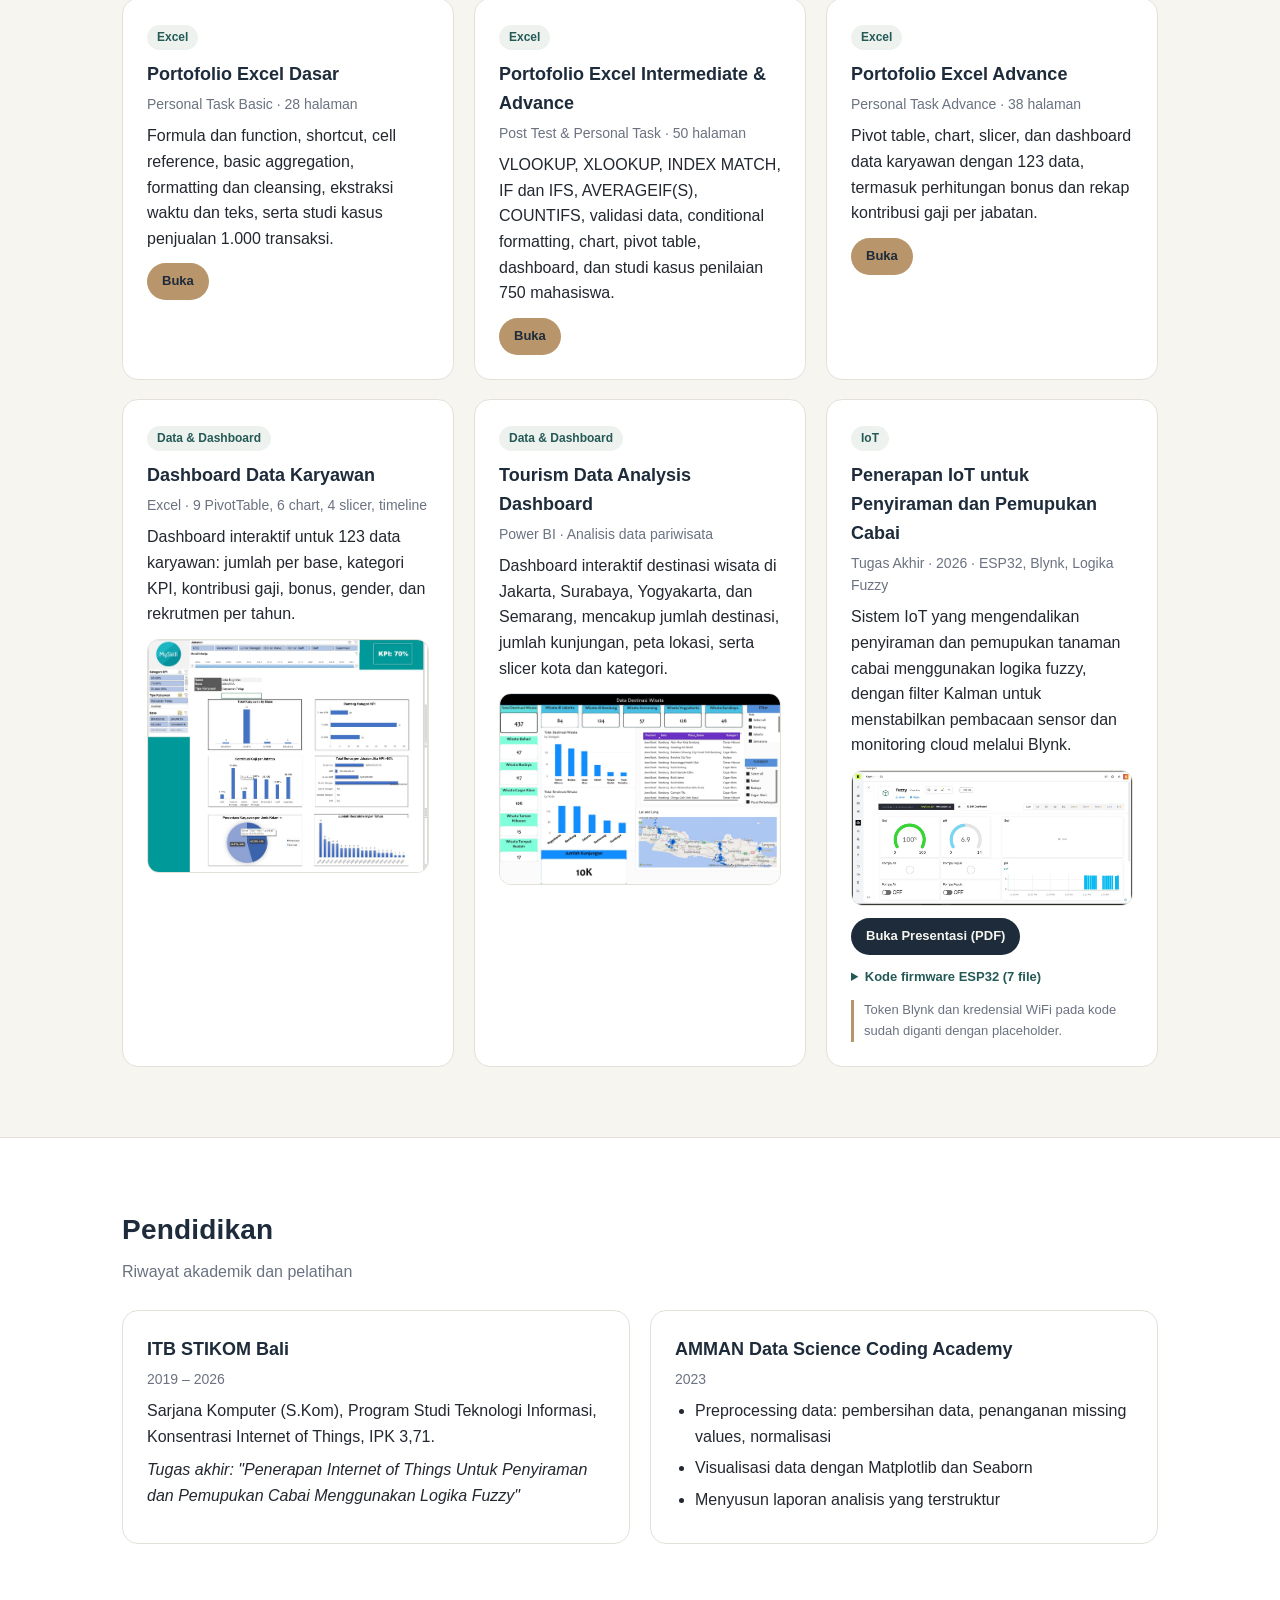
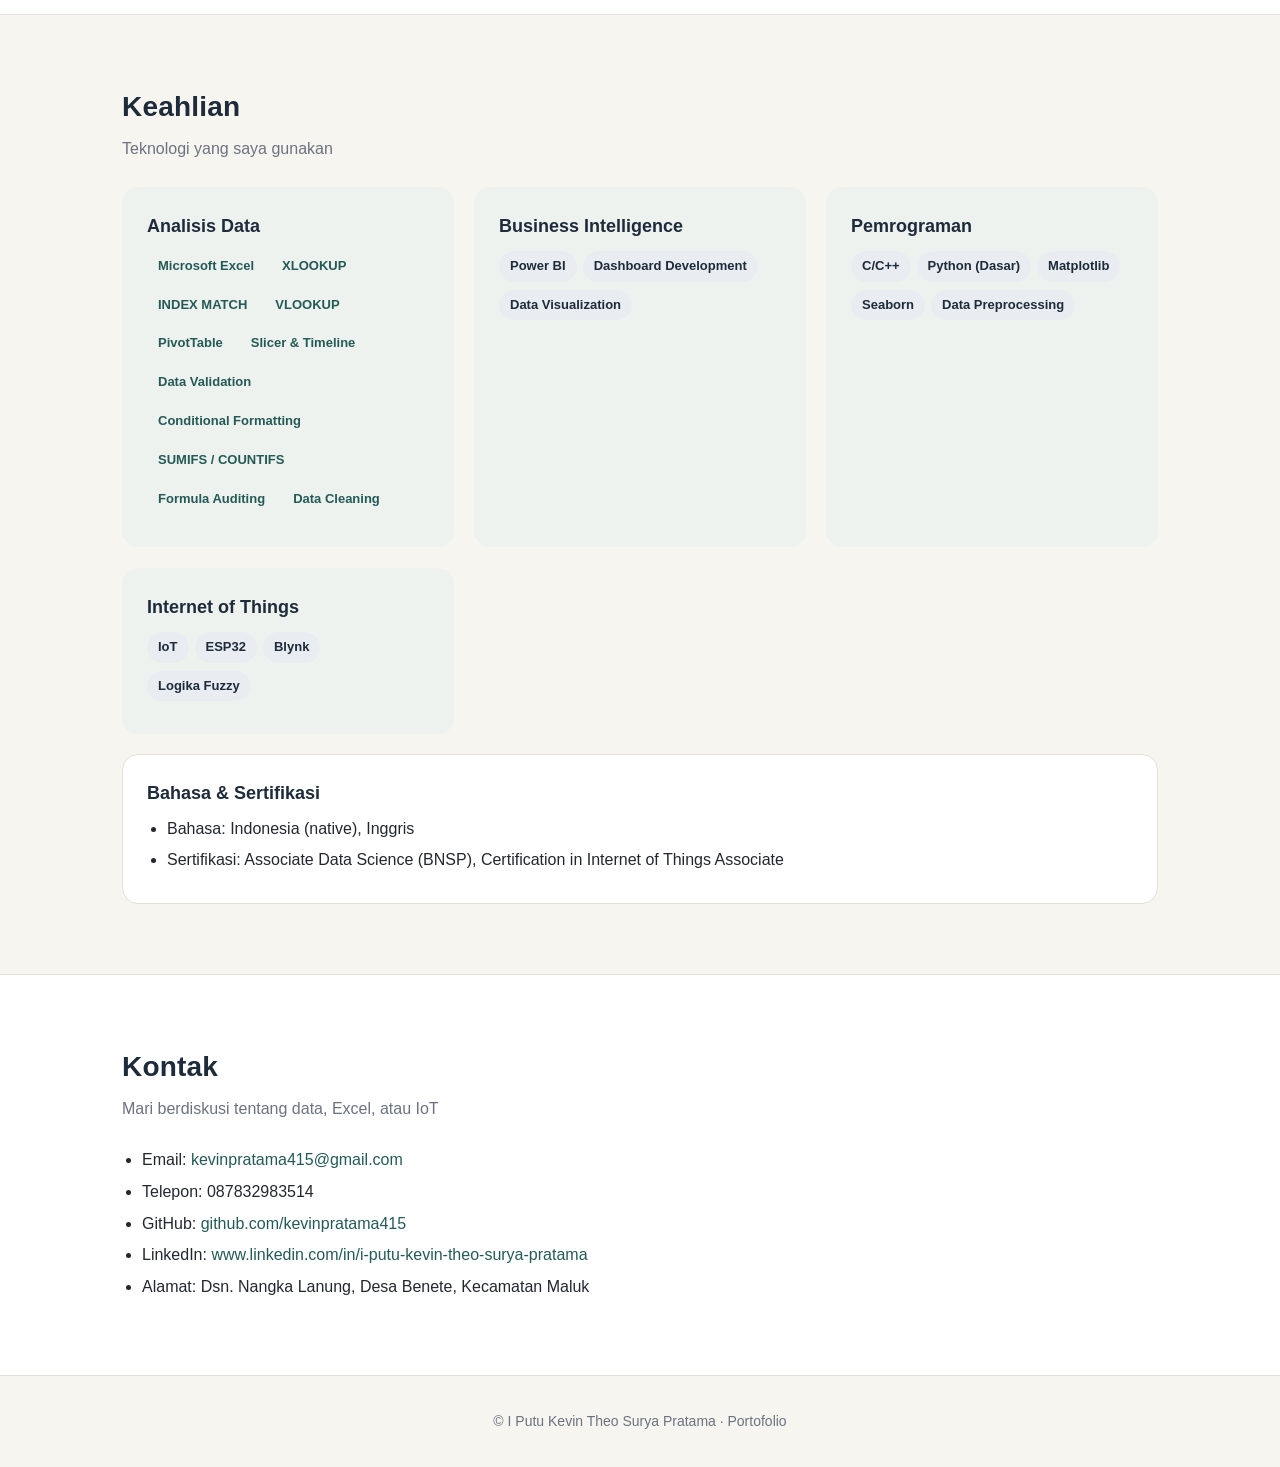
